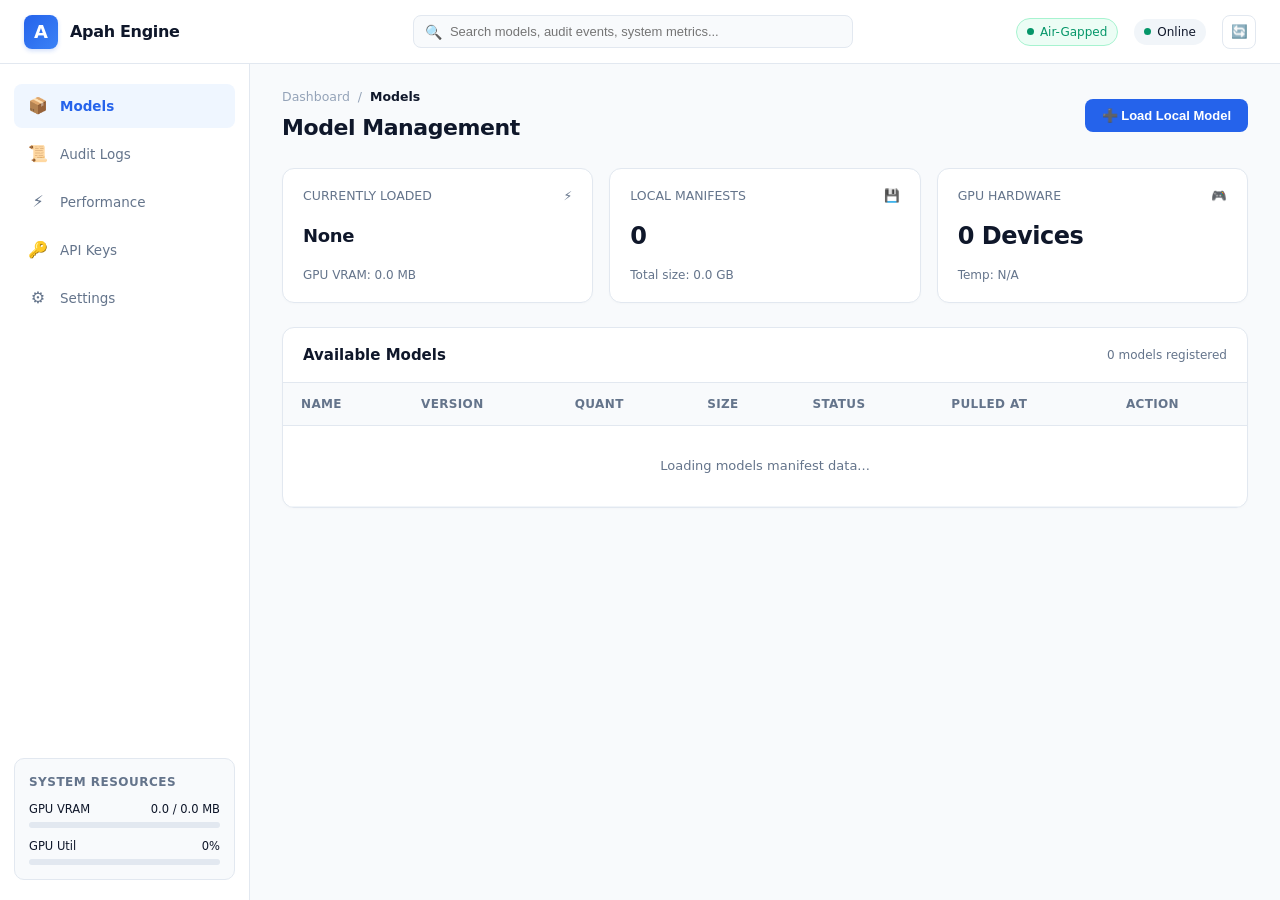
==== apah/dashboard/frontend/index.html @ fa2d56eb "Fix pystray import handling for WSL/headless environments" ====
<!DOCTYPE html>
<html lang="en">
<head>
  <meta charset="UTF-8">
  <meta name="viewport" content="width=device-width, initial-scale=1.0">
  <title>Apah LLM Engine — Local Control Dashboard</title>
  <link rel="stylesheet" href="styles.css">
  <script src="app.js" defer></script>
</head>
<body>

  <div class="app-container">

    <!-- Top Navigation Header -->
    <header class="top-header">
      <div class="brand">
        <div class="brand-icon">A</div>
        <div class="brand-name">Apah Engine</div>
      </div>

      <div class="search-bar">
        <span class="search-icon">🔍</span>
        <input type="text" id="global-search" placeholder="Search models, audit events, system metrics...">
      </div>

      <div class="header-right">
        <div class="status-pill airgap" id="airgap-badge">
          <span class="status-dot"></span>
          <span>Air-Gapped</span>
        </div>
        <div class="status-pill" style="background-color: var(--bg-hover); color: var(--text-main);" id="server-status">
          <span class="status-dot" style="background-color: var(--success-fg);"></span>
          <span>Online</span>
        </div>
        <button class="icon-btn" id="btn-refresh-all" title="Refresh Telemetry">🔄</button>
      </div>
    </header>

    <!-- Sidebar Navigation -->
    <aside class="sidebar">
      <nav class="nav-group">
        <a class="nav-item active" data-view="models">
          <span class="nav-icon">📦</span>
          <span>Models</span>
        </a>
        <a class="nav-item" data-view="logs">
          <span class="nav-icon">📜</span>
          <span>Audit Logs</span>
        </a>
        <a class="nav-item" data-view="performance">
          <span class="nav-icon">⚡</span>
          <span>Performance</span>
        </a>
        <a class="nav-item" data-view="apikeys">
          <span class="nav-icon">🔑</span>
          <span>API Keys</span>
        </a>
        <a class="nav-item" data-view="settings">
          <span class="nav-icon">⚙️</span>
          <span>Settings</span>
        </a>
      </nav>

      <!-- Sidebar Pinned Resource Widget -->
      <div class="resource-widget">
        <div class="widget-title">System Resources</div>
        <div class="progress-group">
          <div class="progress-label">
            <span>GPU VRAM</span>
            <span id="widget-vram-text">0.0 / 0.0 MB</span>
          </div>
          <div class="progress-bar-bg">
            <div class="progress-bar-fill" id="widget-vram-bar" style="width: 0%;"></div>
          </div>
        </div>
        <div class="progress-group">
          <div class="progress-label">
            <span>GPU Util</span>
            <span id="widget-gpu-util">0%</span>
          </div>
          <div class="progress-bar-bg">
            <div class="progress-bar-fill" id="widget-gpu-bar" style="width: 0%; background-color: var(--success-fg);"></div>
          </div>
        </div>
      </div>
    </aside>

    <!-- Main Content Workspace -->
    <main class="main-content">

      <!-- View 1: Models View (Default) -->
      <section id="view-models" class="view-section active">
        <div class="page-header">
          <div>
            <div class="breadcrumb">
              <span>Dashboard</span>
              <span>/</span>
              <span class="current">Models</span>
            </div>
            <h1 class="page-title">Model Management</h1>
          </div>
          <button class="btn btn-primary" id="btn-open-load-modal">➕ Load Local Model</button>
        </div>

        <!-- Quick Access Summary Cards -->
        <div class="cards-grid">
          <div class="card">
            <div class="card-header-small">
              <span>CURRENTLY LOADED</span>
              <span>⚡</span>
            </div>
            <div class="card-value" id="card-active-model-name" style="font-size: 18px;">None</div>
            <div class="card-subtext" id="card-active-model-sub">GPU VRAM: 0.0 MB</div>
          </div>

          <div class="card">
            <div class="card-header-small">
              <span>LOCAL MANIFESTS</span>
              <span>💾</span>
            </div>
            <div class="card-value" id="card-total-models-count">0</div>
            <div class="card-subtext" id="card-total-size-text">Total size: 0.0 GB</div>
          </div>

          <div class="card">
            <div class="card-header-small">
              <span>GPU HARDWARE</span>
              <span>🎮</span>
            </div>
            <div class="card-value" id="card-gpu-count-text">0 Devices</div>
            <div class="card-subtext" id="card-gpu-temp-text">Temp: N/A</div>
          </div>
        </div>

        <!-- Data Table Card -->
        <div class="table-card">
          <div class="table-header-bar">
            <div class="table-title">Available Models</div>
            <span style="color: var(--text-muted); font-size: 12px;" id="models-table-count">0 models registered</span>
          </div>
          <table class="data-table" id="models-table">
            <thead>
              <tr>
                <th>Name</th>
                <th>Version</th>
                <th>Quant</th>
                <th>Size</th>
                <th>Status</th>
                <th>Pulled At</th>
                <th>Action</th>
              </tr>
            </thead>
            <tbody id="models-tbody">
              <tr>
                <td colspan="7" style="text-align: center; color: var(--text-muted); padding: 30px;">
                  Loading models manifest data...
                </td>
              </tr>
            </tbody>
          </table>
        </div>
      </section>

      <!-- View 2: Audit Logs View -->
      <section id="view-logs" class="view-section">
        <div class="page-header">
          <div>
            <div class="breadcrumb">
              <span>Dashboard</span>
              <span>/</span>
              <span class="current">Audit Logs</span>
            </div>
            <h1 class="page-title">Live Audit Event Log</h1>
          </div>
          <div style="display: flex; gap: 10px;">
            <select id="log-type-filter" class="search-bar" style="padding: 8px 12px; width: 160px;">
              <option value="all">All Events</option>
              <option value="model_load">Model Load</option>
              <option value="model_unload">Model Unload</option>
              <option value="request_received">Request Received</option>
              <option value="request_completed">Request Completed</option>
              <option value="airgap_violation">Airgap Violation</option>
              <option value="auth_failure">Integrity/Auth Error</option>
            </select>
          </div>
        </div>

        <div class="table-card">
          <div class="table-header-bar">
            <div class="table-title">Live Stream (SHA256 Hash Chained)</div>
            <span class="badge badge-success" id="log-ws-status">Connected</span>
          </div>
          <div class="log-terminal" id="log-terminal-container">
            <div class="log-line" style="color: var(--text-sub);">[System] Initializing WebSocket live audit stream...</div>
          </div>
        </div>
      </section>

      <!-- View 3: Performance View -->
      <section id="view-performance" class="view-section">
        <div class="page-header">
          <div>
            <div class="breadcrumb">
              <span>Dashboard</span>
              <span>/</span>
              <span class="current">Performance</span>
            </div>
            <h1 class="page-title">GPU & Scheduler Telemetry</h1>
          </div>
        </div>

        <!-- GPU Devices Grid -->
        <div class="cards-grid" id="gpu-cards-container">
          <div class="card">
            <div class="card-header-small">GPU Telemetry</div>
            <div class="card-subtext">Searching for active NVIDIA GPU devices...</div>
          </div>
        </div>

        <!-- Continuous Batching Scheduler Telemetry -->
        <div class="table-card" style="padding: 20px;">
          <h3 style="font-size: 16px; margin-bottom: 16px;">Continuous Batching Scheduler Metrics</h3>
          <div class="cards-grid">
            <div class="card" style="background-color: var(--bg-app);">
              <div class="card-header-small">ACTIVE BATCH SIZE</div>
              <div class="card-value" id="perf-active-batch">0</div>
              <div class="card-subtext">Sequences in parallel decode</div>
            </div>
            <div class="card" style="background-color: var(--bg-app);">
              <div class="card-header-small">WAITING QUEUE</div>
              <div class="card-value" id="perf-waiting-queue">0</div>
              <div class="card-subtext">Sequences pending prefill</div>
            </div>
            <div class="card" style="background-color: var(--bg-app);">
              <div class="card-header-small">AGGREGATE THROUGHPUT</div>
              <div class="card-value" id="perf-throughput">0.0 tok/s</div>
              <div class="card-subtext">Total generation token rate</div>
            </div>
          </div>
        </div>
      </section>

      <!-- View 4: API Keys View (Phase 13 Shell) -->
      <section id="view-apikeys" class="view-section">
        <div class="page-header">
          <div>
            <div class="breadcrumb">
              <span>Dashboard</span>
              <span>/</span>
              <span class="current">API Keys</span>
            </div>
            <h1 class="page-title">API Key Authentication</h1>
          </div>
          <button class="btn btn-primary" id="btn-add-key" disabled title="Coming in Phase 13">➕ Add Key</button>
        </div>

        <div class="table-card" style="padding: 30px; text-align: center;">
          <div style="font-size: 40px; margin-bottom: 10px;">🔑</div>
          <h3 style="font-size: 18px; margin-bottom: 8px;">API Key Management</h3>
          <p style="color: var(--text-muted); max-width: 480px; margin: 0 auto 20px;">
            API key access control and role-based authentication will be implemented in the next update (Phase 13).
          </p>
          <div class="badge badge-warning" style="font-size: 13px; padding: 6px 14px;">Placeholder Shell — Phase 13 Update</div>
        </div>
      </section>

      <!-- View 5: Settings View -->
      <section id="view-settings" class="view-section">
        <div class="page-header">
          <div>
            <div class="breadcrumb">
              <span>Dashboard</span>
              <span>/</span>
              <span class="current">Settings</span>
            </div>
            <h1 class="page-title">System Settings & Security</h1>
          </div>
        </div>

        <div class="table-card" style="padding: 24px; display: flex; flex-direction: column; gap: 16px;">
          <div class="detail-row">
            <span class="detail-label">Runtime Engine</span>
            <span class="detail-val">Apah Sovereign LLM Runtime v0.5.0</span>
          </div>
          <div class="detail-row">
            <span class="detail-label">Airgap Network Isolation</span>
            <span class="detail-val" id="setting-airgap-mode">ENABLED (Process-level socket interception)</span>
          </div>
          <div class="detail-row">
            <span class="detail-label">Idle Auto-Unload Timeout</span>
            <span class="detail-val" id="setting-idle-timeout">300 seconds</span>
          </div>
          <div class="detail-row">
            <span class="detail-label">Local Server Host</span>
            <span class="detail-val">http://localhost:11500</span>
          </div>
          <div class="detail-row">
            <span class="detail-label">Model Storage Path</span>
            <span class="detail-val">~/.apah/models/</span>
          </div>
          <div class="detail-row">
            <span class="detail-label">Audit Log Storage</span>
            <span class="detail-val">~/.apah/audit_logs/ (SHA256 Hash Chain)</span>
          </div>
        </div>
      </section>

    </main>

    <!-- Collapsible Right-Side Detail Panel -->
    <aside class="detail-panel" id="detail-panel">
      <div class="panel-header">
        <div class="panel-title-group">
          <h3 id="panel-model-name">Model Details</h3>
          <span class="badge badge-neutral" id="panel-model-status" style="margin-top: 4px;">Unloaded</span>
        </div>
        <button class="panel-close-btn" id="btn-close-panel">×</button>
      </div>

      <div class="panel-tabs">
        <div class="panel-tab active" data-ptab="overview">Overview</div>
        <div class="panel-tab" data-ptab="activity">Activity</div>
        <div class="panel-tab" data-ptab="manifest">Manifest</div>
      </div>

      <div class="panel-body" id="panel-body-overview">
        <div class="detail-row">
          <span class="detail-label">Version</span>
          <span class="detail-val" id="panel-val-version">-</span>
        </div>
        <div class="detail-row">
          <span class="detail-label">Quantization</span>
          <span class="detail-val" id="panel-val-quant">-</span>
        </div>
        <div class="detail-row">
          <span class="detail-label">Size</span>
          <span class="detail-val" id="panel-val-size">-</span>
        </div>
        <div class="detail-row">
          <span class="detail-label">Architecture</span>
          <span class="detail-val" id="panel-val-arch">-</span>
        </div>
        <div class="detail-row">
          <span class="detail-label">Pulled At</span>
          <span class="detail-val" id="panel-val-pulled">-</span>
        </div>
        <div class="detail-row">
          <span class="detail-label">SHA256 Checksum</span>
          <span class="detail-val" id="panel-val-checksum" style="font-family: var(--font-mono); font-size: 11px;">-</span>
        </div>
      </div>

      <div class="panel-body" id="panel-body-activity" style="display: none;">
        <div class="activity-feed" id="panel-activity-feed">
          <div style="color: var(--text-muted); font-size: 12px;">No recent request activity logged for this model.</div>
        </div>
      </div>

      <div class="panel-body" id="panel-body-manifest" style="display: none;">
        <pre id="panel-manifest-json" style="font-family: var(--font-mono); font-size: 11px; white-space: pre-wrap; word-break: break-all; background: var(--bg-app); padding: 10px; border-radius: 6px; border: 1px solid var(--border-color);"></pre>
      </div>

      <div class="panel-footer">
        <button class="btn btn-primary" id="btn-panel-action-load" style="flex: 1;">Load Model</button>
        <button class="btn btn-secondary" id="btn-panel-copy-name">Copy Name</button>
      </div>
    </aside>

  </div>

</body>
</html>
---- apah/dashboard/frontend/styles.css ----
/* Apah Control Dashboard Stylesheet — Minecloud Light-Mode Aesthetic */

:root {
  --bg-app: #f8fafc;
  --bg-sidebar: #ffffff;
  --bg-card: #ffffff;
  --bg-header: #ffffff;
  --bg-hover: #f1f5f9;
  --bg-active: #eff6ff;

  --border-color: #e2e8f0;
  --border-light: #f1f5f9;

  --primary: #2563eb;
  --primary-hover: #1d4ed8;
  --primary-light: #dbeafe;

  --text-main: #0f172a;
  --text-muted: #64748b;
  --text-sub: #94a3b8;

  --success-fg: #059669;
  --success-bg: #ecfdf5;
  --success-border: #a7f3d0;

  --warning-fg: #d97706;
  --warning-bg: #fffbeb;
  --warning-border: #fde68a;

  --danger-fg: #dc2626;
  --danger-bg: #fef2f2;
  --danger-border: #fca5a5;

  --info-fg: #2563eb;
  --info-bg: #eff6ff;
  --info-border: #bfdbfe;

  --font-sans: system-ui, -apple-system, BlinkMacSystemFont, "Segoe UI", Roboto, Helvetica, Arial, sans-serif;
  --font-mono: ui-monospace, "SFMono-Regular", Menlo, Consolas, "Liberation Mono", monospace;

  --sidebar-width: 250px;
  --header-height: 64px;
}

* {
  box-sizing: border-box;
  margin: 0;
  padding: 0;
}

body {
  font-family: var(--font-sans);
  background-color: var(--bg-app);
  color: var(--text-main);
  line-height: 1.5;
  font-size: 14px;
  height: 100vh;
  overflow: hidden;
}

/* Layout Grid */
.app-container {
  display: grid;
  grid-template-columns: var(--sidebar-width) 1fr;
  grid-template-rows: var(--header-height) 1fr;
  height: 100vh;
  width: 100vw;
}

/* Top Header */
.top-header {
  grid-column: 1 / -1;
  background-color: var(--bg-header);
  border-bottom: 1px solid var(--border-color);
  display: flex;
  align-items: center;
  justify-content: space-between;
  padding: 0 24px;
  z-index: 10;
}

.brand {
  display: flex;
  align-items: center;
  gap: 12px;
  width: calc(var(--sidebar-width) - 24px);
}

.brand-icon {
  width: 34px;
  height: 34px;
  background: linear-gradient(135deg, #2563eb, #3b82f6);
  color: #ffffff;
  border-radius: 8px;
  display: flex;
  align-items: center;
  justify-content: center;
  font-weight: 800;
  font-size: 18px;
  box-shadow: 0 2px 4px rgba(37, 99, 235, 0.2);
}

.brand-name {
  font-size: 16px;
  font-weight: 700;
  color: var(--text-main);
  letter-spacing: -0.02em;
}

.search-bar {
  flex: 1;
  max-width: 440px;
  position: relative;
}

.search-bar input {
  width: 100%;
  padding: 8px 14px 8px 36px;
  border-radius: 8px;
  border: 1px solid var(--border-color);
  background-color: var(--bg-app);
  font-size: 13px;
  color: var(--text-main);
  outline: none;
  transition: all 0.15s ease;
}

.search-bar input:focus {
  border-color: var(--primary);
  background-color: #ffffff;
  box-shadow: 0 0 0 3px rgba(37, 99, 235, 0.1);
}

.search-icon {
  position: absolute;
  left: 12px;
  top: 50%;
  transform: translateY(-50%);
  color: var(--text-sub);
  font-size: 14px;
}

.header-right {
  display: flex;
  align-items: center;
  gap: 16px;
}

.status-pill {
  display: inline-flex;
  align-items: center;
  gap: 6px;
  padding: 4px 10px;
  border-radius: 9999px;
  font-size: 12px;
  font-weight: 500;
}

.status-pill.airgap {
  background-color: var(--success-bg);
  color: var(--success-fg);
  border: 1px solid var(--success-border);
}

.status-dot {
  width: 7px;
  height: 7px;
  border-radius: 50%;
  background-color: currentColor;
}

.icon-btn {
  background: none;
  border: 1px solid var(--border-color);
  border-radius: 8px;
  width: 34px;
  height: 34px;
  display: flex;
  align-items: center;
  justify-content: center;
  color: var(--text-muted);
  cursor: pointer;
  transition: all 0.15s ease;
}

.icon-btn:hover {
  background-color: var(--bg-hover);
  color: var(--text-main);
}

/* Sidebar */
.sidebar {
  background-color: var(--bg-sidebar);
  border-right: 1px solid var(--border-color);
  display: flex;
  flex-direction: column;
  justify-content: space-between;
  padding: 20px 14px;
  height: calc(100vh - var(--header-height));
  overflow-y: auto;
}

.nav-group {
  display: flex;
  flex-direction: column;
  gap: 4px;
}

.nav-item {
  display: flex;
  align-items: center;
  gap: 12px;
  padding: 10px 14px;
  border-radius: 8px;
  color: var(--text-muted);
  text-decoration: none;
  font-weight: 500;
  font-size: 13.5px;
  cursor: pointer;
  transition: all 0.15s ease;
}

.nav-item:hover {
  background-color: var(--bg-hover);
  color: var(--text-main);
}

.nav-item.active {
  background-color: var(--bg-active);
  color: var(--primary);
  font-weight: 600;
}

.nav-icon {
  font-size: 16px;
  width: 20px;
  text-align: center;
}

/* Sidebar Resource Widget */
.resource-widget {
  background-color: var(--bg-app);
  border: 1px solid var(--border-color);
  border-radius: 10px;
  padding: 14px;
  display: flex;
  flex-direction: column;
  gap: 10px;
}

.widget-title {
  font-size: 12px;
  font-weight: 600;
  color: var(--text-muted);
  text-transform: uppercase;
  letter-spacing: 0.04em;
}

.progress-group {
  display: flex;
  flex-direction: column;
  gap: 4px;
}

.progress-label {
  display: flex;
  justify-content: space-between;
  font-size: 11.5px;
  color: var(--text-main);
  font-weight: 500;
}

.progress-bar-bg {
  height: 6px;
  background-color: var(--border-color);
  border-radius: 9999px;
  overflow: hidden;
}

.progress-bar-fill {
  height: 100%;
  background-color: var(--primary);
  border-radius: 9999px;
  width: 0%;
  transition: width 0.3s ease;
}

/* Main Content Workspace */
.main-content {
  position: relative;
  overflow-y: auto;
  padding: 24px 32px;
  background-color: var(--bg-app);
}

.view-section {
  display: none;
  flex-direction: column;
  gap: 24px;
}

.view-section.active {
  display: flex;
}

/* Page Header & Breadcrumb */
.page-header {
  display: flex;
  align-items: center;
  justify-content: space-between;
}

.breadcrumb {
  display: flex;
  align-items: center;
  gap: 8px;
  font-size: 12.5px;
  color: var(--text-sub);
  margin-bottom: 4px;
}

.breadcrumb span.current {
  color: var(--text-main);
  font-weight: 600;
}

.page-title {
  font-size: 22px;
  font-weight: 700;
  color: var(--text-main);
  letter-spacing: -0.02em;
}

.btn {
  display: inline-flex;
  align-items: center;
  gap: 8px;
  padding: 8px 16px;
  border-radius: 8px;
  font-size: 13px;
  font-weight: 600;
  cursor: pointer;
  border: 1px solid transparent;
  transition: all 0.15s ease;
}

.btn-primary {
  background-color: var(--primary);
  color: #ffffff;
}

.btn-primary:hover {
  background-color: var(--primary-hover);
}

.btn-secondary {
  background-color: #ffffff;
  border-color: var(--border-color);
  color: var(--text-main);
}

.btn-secondary:hover {
  background-color: var(--bg-hover);
}

.btn-danger {
  background-color: var(--danger-bg);
  color: var(--danger-fg);
  border-color: var(--danger-border);
}

.btn-danger:hover {
  background-color: #fee2e2;
}

.btn:disabled {
  opacity: 0.5;
  cursor: not-allowed;
}

/* Card Grid (Quick Access Summary Cards) */
.cards-grid {
  display: grid;
  grid-template-columns: repeat(auto-fit, minmax(240px, 1fr));
  gap: 16px;
}

.card {
  background-color: var(--bg-card);
  border: 1px solid var(--border-color);
  border-radius: 12px;
  padding: 18px 20px;
  display: flex;
  flex-direction: column;
  justify-content: space-between;
  gap: 12px;
  box-shadow: 0 1px 3px rgba(0, 0, 0, 0.02);
}

.card-header-small {
  display: flex;
  align-items: center;
  justify-content: space-between;
  color: var(--text-muted);
  font-size: 12.5px;
  font-weight: 500;
}

.card-value {
  font-size: 24px;
  font-weight: 700;
  color: var(--text-main);
  letter-spacing: -0.02em;
}

.card-subtext {
  font-size: 12px;
  color: var(--text-muted);
}

/* Data Table Container */
.table-card {
  background-color: var(--bg-card);
  border: 1px solid var(--border-color);
  border-radius: 12px;
  overflow: hidden;
  box-shadow: 0 1px 3px rgba(0, 0, 0, 0.02);
}

.table-header-bar {
  display: flex;
  align-items: center;
  justify-content: space-between;
  padding: 16px 20px;
  border-bottom: 1px solid var(--border-color);
}

.table-title {
  font-size: 15px;
  font-weight: 700;
  color: var(--text-main);
}

table.data-table {
  width: 100%;
  border-collapse: collapse;
  text-align: left;
  font-size: 13px;
}

table.data-table th {
  background-color: var(--bg-app);
  color: var(--text-muted);
  font-weight: 600;
  padding: 12px 18px;
  border-bottom: 1px solid var(--border-color);
  font-size: 12px;
  text-transform: uppercase;
  letter-spacing: 0.03em;
  user-select: none;
}

table.data-table td {
  padding: 14px 18px;
  border-bottom: 1px solid var(--border-light);
  color: var(--text-main);
  vertical-align: middle;
}

table.data-table tbody tr {
  cursor: pointer;
  transition: background-color 0.12s ease;
}

table.data-table tbody tr:hover {
  background-color: var(--bg-hover);
}

table.data-table tbody tr.selected {
  background-color: var(--bg-active);
}

/* Status Badges */
.badge {
  display: inline-flex;
  align-items: center;
  gap: 5px;
  padding: 3px 9px;
  border-radius: 9999px;
  font-size: 11.5px;
  font-weight: 600;
  text-transform: uppercase;
  letter-spacing: 0.02em;
}

.badge-success { background-color: var(--success-bg); color: var(--success-fg); border: 1px solid var(--success-border); }
.badge-warning { background-color: var(--warning-bg); color: var(--warning-fg); border: 1px solid var(--warning-border); }
.badge-danger { background-color: var(--danger-bg); color: var(--danger-fg); border: 1px solid var(--danger-border); }
.badge-info { background-color: var(--info-bg); color: var(--info-fg); border: 1px solid var(--info-border); }
.badge-neutral { background-color: var(--bg-hover); color: var(--text-muted); border: 1px solid var(--border-color); }

/* Right-Side Slide-In Detail Panel */
.detail-panel {
  position: fixed;
  top: var(--header-height);
  right: -420px;
  width: 400px;
  height: calc(100vh - var(--header-height));
  background-color: #ffffff;
  border-left: 1px solid var(--border-color);
  box-shadow: -4px 0 20px rgba(0, 0, 0, 0.06);
  z-index: 20;
  transition: right 0.25s cubic-bezier(0.16, 1, 0.3, 1);
  display: flex;
  flex-direction: column;
}

.detail-panel.open {
  right: 0;
}

.panel-header {
  padding: 20px;
  border-bottom: 1px solid var(--border-color);
  display: flex;
  align-items: flex-start;
  justify-content: space-between;
}

.panel-title-group h3 {
  font-size: 17px;
  font-weight: 700;
  color: var(--text-main);
  word-break: break-all;
}

.panel-close-btn {
  background: none;
  border: none;
  font-size: 20px;
  color: var(--text-muted);
  cursor: pointer;
  padding: 4px;
}

.panel-tabs {
  display: flex;
  border-bottom: 1px solid var(--border-color);
  padding: 0 20px;
  background-color: var(--bg-app);
}

.panel-tab {
  padding: 10px 14px;
  font-size: 12.5px;
  font-weight: 600;
  color: var(--text-muted);
  border-bottom: 2px solid transparent;
  cursor: pointer;
}

.panel-tab.active {
  color: var(--primary);
  border-bottom-color: var(--primary);
}

.panel-body {
  flex: 1;
  overflow-y: auto;
  padding: 20px;
  display: flex;
  flex-direction: column;
  gap: 16px;
}

.panel-footer {
  padding: 16px 20px;
  border-top: 1px solid var(--border-color);
  background-color: var(--bg-app);
  display: flex;
  gap: 10px;
}

.detail-row {
  display: flex;
  justify-content: space-between;
  font-size: 13px;
  padding: 8px 0;
  border-bottom: 1px dashed var(--border-color);
}

.detail-label {
  color: var(--text-muted);
}

.detail-val {
  font-weight: 600;
  color: var(--text-main);
  word-break: break-all;
}

/* Activity feed list inside panel */
.activity-feed {
  display: flex;
  flex-direction: column;
  gap: 12px;
}

.feed-item {
  font-size: 12px;
  padding: 10px;
  background-color: var(--bg-app);
  border-radius: 6px;
  border: 1px solid var(--border-color);
}

.feed-item-header {
  display: flex;
  justify-content: space-between;
  font-weight: 600;
  margin-bottom: 4px;
}

/* Terminal Log View */
.log-terminal {
  background-color: #0f172a;
  color: #e2e8f0;
  font-family: var(--font-mono);
  font-size: 12px;
  line-height: 1.6;
  border-radius: 10px;
  padding: 16px;
  height: 480px;
  overflow-y: auto;
}

.log-line {
  white-space: pre-wrap;
  word-break: break-all;
  margin-bottom: 4px;
}

.log-ts { color: #64748b; }
.log-event { color: #38bdf8; font-weight: 600; }
.log-req { color: #f59e0b; }
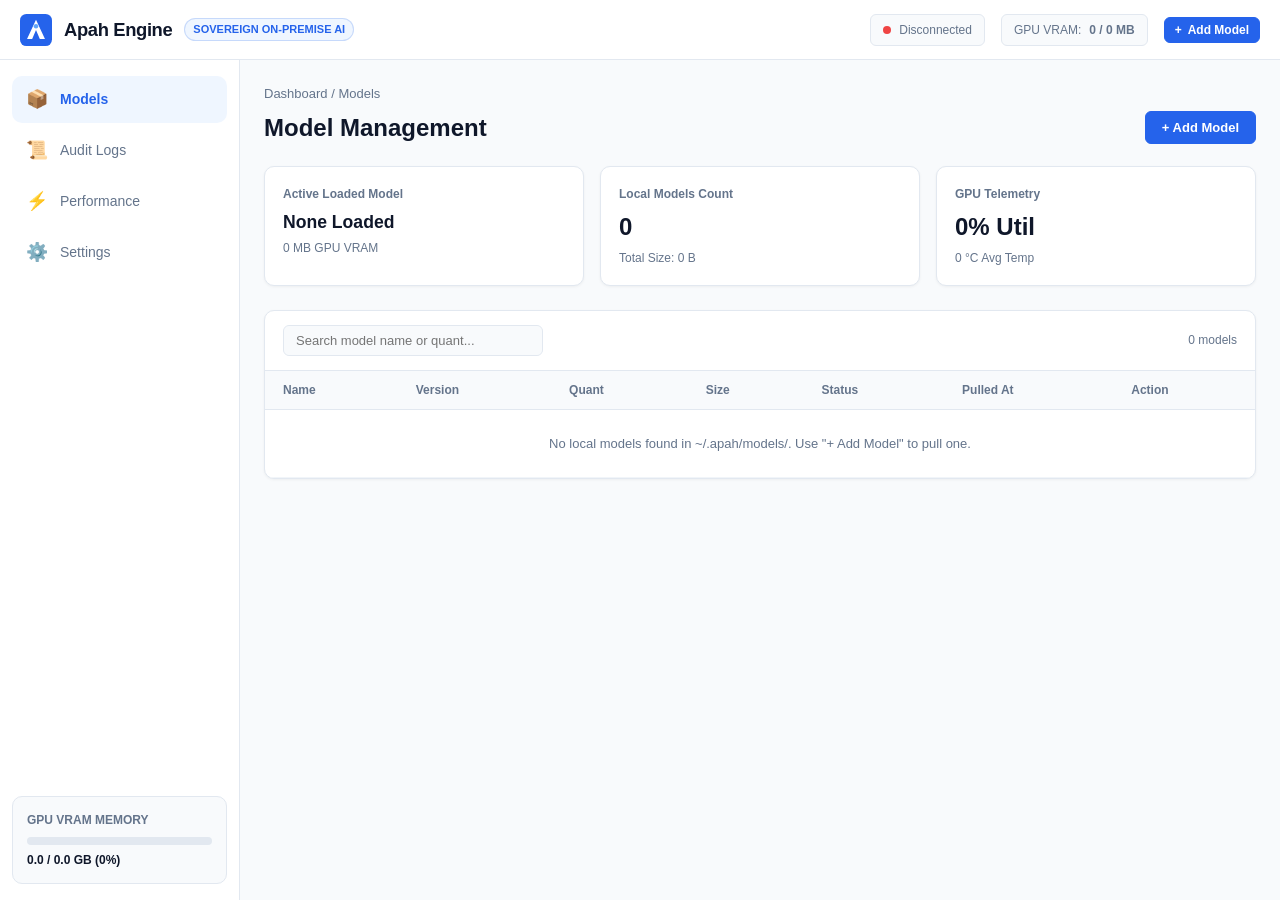
==== commit 75e685c7: "Build Phase 12: Web-based control dashboard, standalone desktop app, and OS packaging" ====
--- a/apah/dashboard/frontend/index.html
+++ b/apah/dashboard/frontend/index.html
@@ -3,142 +3,105 @@
 <head>
   <meta charset="UTF-8">
   <meta name="viewport" content="width=device-width, initial-scale=1.0">
-  <title>Apah LLM Engine — Local Control Dashboard</title>
+  <title>Apah — Sovereign AI Workbench Dashboard</title>
   <link rel="stylesheet" href="styles.css">
   <script src="app.js" defer></script>
 </head>
 <body>
 
+  <!-- Top Bar -->
+  <header class="topbar">
+    <div class="brand">
+      <img src="assets/apah-logo.svg" alt="Apah Logo">
+      <span class="brand-name">Apah Engine</span>
+      <span class="badge-tag">Sovereign On-Premise AI</span>
+    </div>
+    <div class="topbar-right">
+      <div class="topbar-stat">
+        <span class="status-dot" id="serverStatusDot"></span>
+        <span id="serverStatusText">Connecting...</span>
+      </div>
+      <div class="topbar-stat">
+        <span>GPU VRAM:</span>
+        <strong id="topbarVramText">0 / 0 MB</strong>
+      </div>
+      <button class="btn btn-primary btn-sm" id="btnOpenAddModel">
+        <span>+</span> Add Model
+      </button>
+    </div>
+  </header>
+
+  <!-- App Layout -->
   <div class="app-container">
 
-    <!-- Top Navigation Header -->
-    <header class="top-header">
-      <div class="brand">
-        <div class="brand-icon">A</div>
-        <div class="brand-name">Apah Engine</div>
-      </div>
-
-      <div class="search-bar">
-        <span class="search-icon">🔍</span>
-        <input type="text" id="global-search" placeholder="Search models, audit events, system metrics...">
-      </div>
-
-      <div class="header-right">
-        <div class="status-pill airgap" id="airgap-badge">
-          <span class="status-dot"></span>
-          <span>Air-Gapped</span>
-        </div>
-        <div class="status-pill" style="background-color: var(--bg-hover); color: var(--text-main);" id="server-status">
-          <span class="status-dot" style="background-color: var(--success-fg);"></span>
-          <span>Online</span>
-        </div>
-        <button class="icon-btn" id="btn-refresh-all" title="Refresh Telemetry">🔄</button>
-      </div>
-    </header>
-
-    <!-- Sidebar Navigation -->
+    <!-- Left Sidebar -->
     <aside class="sidebar">
-      <nav class="nav-group">
-        <a class="nav-item active" data-view="models">
+      <ul class="nav-list">
+        <li class="nav-item active" data-view="models">
           <span class="nav-icon">📦</span>
           <span>Models</span>
-        </a>
-        <a class="nav-item" data-view="logs">
+        </li>
+        <li class="nav-item" data-view="logs">
           <span class="nav-icon">📜</span>
           <span>Audit Logs</span>
-        </a>
-        <a class="nav-item" data-view="performance">
+        </li>
+        <li class="nav-item" data-view="performance">
           <span class="nav-icon">⚡</span>
           <span>Performance</span>
-        </a>
-        <a class="nav-item" data-view="apikeys">
-          <span class="nav-icon">🔑</span>
-          <span>API Keys</span>
-        </a>
-        <a class="nav-item" data-view="settings">
+        </li>
+        <li class="nav-item" data-view="settings">
           <span class="nav-icon">⚙️</span>
           <span>Settings</span>
-        </a>
-      </nav>
-
-      <!-- Sidebar Pinned Resource Widget -->
-      <div class="resource-widget">
-        <div class="widget-title">System Resources</div>
-        <div class="progress-group">
-          <div class="progress-label">
-            <span>GPU VRAM</span>
-            <span id="widget-vram-text">0.0 / 0.0 MB</span>
-          </div>
-          <div class="progress-bar-bg">
-            <div class="progress-bar-fill" id="widget-vram-bar" style="width: 0%;"></div>
-          </div>
-        </div>
-        <div class="progress-group">
-          <div class="progress-label">
-            <span>GPU Util</span>
-            <span id="widget-gpu-util">0%</span>
-          </div>
-          <div class="progress-bar-bg">
-            <div class="progress-bar-fill" id="widget-gpu-bar" style="width: 0%; background-color: var(--success-fg);"></div>
-          </div>
-        </div>
+        </li>
+      </ul>
+
+      <!-- Pinned Bottom Widget -->
+      <div class="sidebar-widget">
+        <div class="widget-title">GPU VRAM Memory</div>
+        <div class="progress-bar">
+          <div class="progress-fill" id="sidebarVramBar"></div>
+        </div>
+        <div class="widget-value" id="sidebarVramVal">0.0 / 0.0 GB (0%)</div>
       </div>
     </aside>
 
-    <!-- Main Content Workspace -->
+    <!-- Main Workspace -->
     <main class="main-content">
 
-      <!-- View 1: Models View (Default) -->
-      <section id="view-models" class="view-section active">
+      <!-- View 1: Models -->
+      <section id="view-models" class="view-section">
+        <div class="breadcrumb">Dashboard / Models</div>
         <div class="page-header">
-          <div>
-            <div class="breadcrumb">
-              <span>Dashboard</span>
-              <span>/</span>
-              <span class="current">Models</span>
-            </div>
-            <h1 class="page-title">Model Management</h1>
-          </div>
-          <button class="btn btn-primary" id="btn-open-load-modal">➕ Load Local Model</button>
-        </div>
-
-        <!-- Quick Access Summary Cards -->
+          <h1 class="page-title">Model Management</h1>
+          <button class="btn btn-primary" id="btnOpenAddModel2">+ Add Model</button>
+        </div>
+
+        <!-- Summary Cards Grid -->
         <div class="cards-grid">
           <div class="card">
-            <div class="card-header-small">
-              <span>CURRENTLY LOADED</span>
-              <span>⚡</span>
-            </div>
-            <div class="card-value" id="card-active-model-name" style="font-size: 18px;">None</div>
-            <div class="card-subtext" id="card-active-model-sub">GPU VRAM: 0.0 MB</div>
-          </div>
-
-          <div class="card">
-            <div class="card-header-small">
-              <span>LOCAL MANIFESTS</span>
-              <span>💾</span>
-            </div>
-            <div class="card-value" id="card-total-models-count">0</div>
-            <div class="card-subtext" id="card-total-size-text">Total size: 0.0 GB</div>
-          </div>
-
-          <div class="card">
-            <div class="card-header-small">
-              <span>GPU HARDWARE</span>
-              <span>🎮</span>
-            </div>
-            <div class="card-value" id="card-gpu-count-text">0 Devices</div>
-            <div class="card-subtext" id="card-gpu-temp-text">Temp: N/A</div>
-          </div>
-        </div>
-
-        <!-- Data Table Card -->
+            <div class="card-label">Active Loaded Model</div>
+            <div class="card-value" id="activeModelVal" style="font-size: 1.1rem; word-break: break-all;">None</div>
+            <div class="card-sub" id="activeModelSub">0 MB GPU VRAM</div>
+          </div>
+          <div class="card">
+            <div class="card-label">Local Models Count</div>
+            <div class="card-value" id="totalModelsVal">0</div>
+            <div class="card-sub" id="totalSizeSub">Total Size: 0 GB</div>
+          </div>
+          <div class="card">
+            <div class="card-label">GPU Telemetry</div>
+            <div class="card-value" id="gpuTelemetryVal">0% Util</div>
+            <div class="card-sub" id="gpuTempSub">0 °C Avg Temp</div>
+          </div>
+        </div>
+
+        <!-- Models Data Table Card -->
         <div class="table-card">
-          <div class="table-header-bar">
-            <div class="table-title">Available Models</div>
-            <span style="color: var(--text-muted); font-size: 12px;" id="models-table-count">0 models registered</span>
-          </div>
-          <table class="data-table" id="models-table">
+          <div class="toolbar">
+            <input type="text" class="search-input" id="searchModels" placeholder="Search model name or quant..." style="width: 260px;">
+            <div style="font-size: 12px; color: var(--text-muted);" id="modelsTableCount">0 models</div>
+          </div>
+          <table class="data-table" id="modelsTable">
             <thead>
               <tr>
                 <th>Name</th>
@@ -150,222 +113,223 @@
                 <th>Action</th>
               </tr>
             </thead>
-            <tbody id="models-tbody">
+            <tbody id="modelsTableBody">
               <tr>
-                <td colspan="7" style="text-align: center; color: var(--text-muted); padding: 30px;">
-                  Loading models manifest data...
-                </td>
+                <td colspan="7" style="text-align: center; color: var(--text-muted); padding: 24px;">Loading local models...</td>
               </tr>
             </tbody>
           </table>
         </div>
       </section>
 
-      <!-- View 2: Audit Logs View -->
-      <section id="view-logs" class="view-section">
+      <!-- View 2: Logs -->
+      <section id="view-logs" class="view-section" style="display: none;">
+        <div class="breadcrumb">Dashboard / Audit Logs</div>
         <div class="page-header">
-          <div>
-            <div class="breadcrumb">
-              <span>Dashboard</span>
-              <span>/</span>
-              <span class="current">Audit Logs</span>
-            </div>
-            <h1 class="page-title">Live Audit Event Log</h1>
-          </div>
-          <div style="display: flex; gap: 10px;">
-            <select id="log-type-filter" class="search-bar" style="padding: 8px 12px; width: 160px;">
-              <option value="all">All Events</option>
-              <option value="model_load">Model Load</option>
-              <option value="model_unload">Model Unload</option>
-              <option value="request_received">Request Received</option>
-              <option value="request_completed">Request Completed</option>
-              <option value="airgap_violation">Airgap Violation</option>
-              <option value="auth_failure">Integrity/Auth Error</option>
-            </select>
-          </div>
-        </div>
-
-        <div class="table-card">
-          <div class="table-header-bar">
-            <div class="table-title">Live Stream (SHA256 Hash Chained)</div>
-            <span class="badge badge-success" id="log-ws-status">Connected</span>
-          </div>
-          <div class="log-terminal" id="log-terminal-container">
-            <div class="log-line" style="color: var(--text-sub);">[System] Initializing WebSocket live audit stream...</div>
-          </div>
+          <h1 class="page-title">Live Audit Log Stream</h1>
+          <div style="display: flex; gap: 8px;">
+            <button class="btn btn-sm" id="btnToggleLogPause">Pause Stream</button>
+            <button class="btn btn-sm" id="btnClearLogs">Clear Logs</button>
+          </div>
+        </div>
+
+        <div class="table-card" style="padding: 16px;">
+          <div class="toolbar" style="padding: 0 0 14px 0; border-bottom: 1px solid var(--border);">
+            <div style="display: flex; gap: 12px; align-items: center;">
+              <select class="select-input" id="logTypeFilter">
+                <option value="ALL">All Event Types</option>
+                <option value="model_load">model_load</option>
+                <option value="model_unload">model_unload</option>
+                <option value="request_received">request_received</option>
+                <option value="request_completed">request_completed</option>
+                <option value="airgap_violation">airgap_violation</option>
+                <option value="auth_failure">auth_failure</option>
+              </select>
+              <input type="text" class="search-input" id="logSearch" placeholder="Filter details..." style="width: 240px;">
+            </div>
+            <span class="badge badge-secondary" id="logCountBadge">0 events</span>
+          </div>
+
+          <pre class="log-viewer" id="logContainer">Connecting to /ws/logs...</pre>
         </div>
       </section>
 
-      <!-- View 3: Performance View -->
-      <section id="view-performance" class="view-section">
+      <!-- View 3: Performance -->
+      <section id="view-performance" class="view-section" style="display: none;">
+        <div class="breadcrumb">Dashboard / Performance</div>
         <div class="page-header">
-          <div>
-            <div class="breadcrumb">
-              <span>Dashboard</span>
-              <span>/</span>
-              <span class="current">Performance</span>
-            </div>
-            <h1 class="page-title">GPU & Scheduler Telemetry</h1>
-          </div>
+          <h1 class="page-title">GPU Telemetry & Throughput</h1>
         </div>
 
         <!-- GPU Devices Grid -->
-        <div class="cards-grid" id="gpu-cards-container">
-          <div class="card">
-            <div class="card-header-small">GPU Telemetry</div>
-            <div class="card-subtext">Searching for active NVIDIA GPU devices...</div>
-          </div>
-        </div>
-
-        <!-- Continuous Batching Scheduler Telemetry -->
-        <div class="table-card" style="padding: 20px;">
-          <h3 style="font-size: 16px; margin-bottom: 16px;">Continuous Batching Scheduler Metrics</h3>
-          <div class="cards-grid">
-            <div class="card" style="background-color: var(--bg-app);">
-              <div class="card-header-small">ACTIVE BATCH SIZE</div>
-              <div class="card-value" id="perf-active-batch">0</div>
-              <div class="card-subtext">Sequences in parallel decode</div>
-            </div>
-            <div class="card" style="background-color: var(--bg-app);">
-              <div class="card-header-small">WAITING QUEUE</div>
-              <div class="card-value" id="perf-waiting-queue">0</div>
-              <div class="card-subtext">Sequences pending prefill</div>
-            </div>
-            <div class="card" style="background-color: var(--bg-app);">
-              <div class="card-header-small">AGGREGATE THROUGHPUT</div>
-              <div class="card-value" id="perf-throughput">0.0 tok/s</div>
-              <div class="card-subtext">Total generation token rate</div>
-            </div>
+        <div class="cards-grid" id="gpuCardsGrid">
+          <div class="card">
+            <div class="card-label">GPU Telemetry</div>
+            <div class="card-value">Gathering metrics...</div>
+          </div>
+        </div>
+
+        <!-- Scheduler Metrics Card -->
+        <div class="cards-grid">
+          <div class="card">
+            <div class="card-label">Active Batch Size</div>
+            <div class="card-value" id="perfActiveBatch">0</div>
+          </div>
+          <div class="card">
+            <div class="card-label">Waiting Queue Length</div>
+            <div class="card-value" id="perfWaitQueue">0</div>
+          </div>
+          <div class="card">
+            <div class="card-label">Aggregate Throughput</div>
+            <div class="card-value" id="perfThroughput">0.0 tok/s</div>
+          </div>
+          <div class="card">
+            <div class="card-label">Total Tokens Generated</div>
+            <div class="card-value" id="perfTotalTokens">0</div>
           </div>
         </div>
       </section>
 
-      <!-- View 4: API Keys View (Phase 13 Shell) -->
-      <section id="view-apikeys" class="view-section">
+      <!-- View 4: Settings -->
+      <section id="view-settings" class="view-section" style="display: none;">
+        <div class="breadcrumb">Dashboard / Settings</div>
         <div class="page-header">
-          <div>
-            <div class="breadcrumb">
-              <span>Dashboard</span>
-              <span>/</span>
-              <span class="current">API Keys</span>
-            </div>
-            <h1 class="page-title">API Key Authentication</h1>
-          </div>
-          <button class="btn btn-primary" id="btn-add-key" disabled title="Coming in Phase 13">➕ Add Key</button>
-        </div>
-
-        <div class="table-card" style="padding: 30px; text-align: center;">
-          <div style="font-size: 40px; margin-bottom: 10px;">🔑</div>
-          <h3 style="font-size: 18px; margin-bottom: 8px;">API Key Management</h3>
-          <p style="color: var(--text-muted); max-width: 480px; margin: 0 auto 20px;">
-            API key access control and role-based authentication will be implemented in the next update (Phase 13).
-          </p>
-          <div class="badge badge-warning" style="font-size: 13px; padding: 6px 14px;">Placeholder Shell — Phase 13 Update</div>
+          <h1 class="page-title">Server & Security Configuration</h1>
+        </div>
+
+        <div style="display: grid; grid-template-columns: 1fr 1fr; gap: 20px;">
+          <!-- Idle Timeout Config Card -->
+          <div class="card">
+            <h3 style="font-size: 1.1rem; margin-bottom: 14px;">Idle Management</h3>
+            <div class="form-group">
+              <label class="form-label">Idle Timeout (seconds)</label>
+              <input type="number" class="form-control" id="settingIdleTimeout" value="300" min="10">
+            </div>
+            <div class="form-group" style="display: flex; align-items: center; gap: 8px;">
+              <input type="checkbox" id="settingAutoUnload" checked>
+              <label for="settingAutoUnload" class="form-label" style="margin: 0; cursor: pointer;">Enable Automatic Idle Model Unload</label>
+            </div>
+            <button class="btn btn-primary" id="btnSaveConfig">Save Configuration</button>
+            <div id="configSavedStatus" style="margin-top: 10px; font-size: 12px; color: var(--success);"></div>
+          </div>
+
+          <!-- Security Posture Card -->
+          <div class="card">
+            <h3 style="font-size: 1.1rem; margin-bottom: 14px;">Air-Gap Security Posture</h3>
+            <div class="detail-group">
+              <div class="detail-label">Air-Gap Mode</div>
+              <div class="detail-value" id="cfgAirgapStatus"><span class="badge badge-success">ENABLED</span></div>
+            </div>
+            <div class="detail-group">
+              <div class="detail-label">Audit Content Mode</div>
+              <div class="detail-value" id="cfgAuditContent">Metadata Only</div>
+            </div>
+            <div class="detail-group">
+              <div class="detail-label">Audit Log Path</div>
+              <div class="detail-value code" id="cfgAuditPath">~/.apah/audit.jsonl</div>
+            </div>
+          </div>
         </div>
       </section>
 
-      <!-- View 5: Settings View -->
-      <section id="view-settings" class="view-section">
-        <div class="page-header">
-          <div>
-            <div class="breadcrumb">
-              <span>Dashboard</span>
-              <span>/</span>
-              <span class="current">Settings</span>
-            </div>
-            <h1 class="page-title">System Settings & Security</h1>
-          </div>
-        </div>
-
-        <div class="table-card" style="padding: 24px; display: flex; flex-direction: column; gap: 16px;">
-          <div class="detail-row">
-            <span class="detail-label">Runtime Engine</span>
-            <span class="detail-val">Apah Sovereign LLM Runtime v0.5.0</span>
-          </div>
-          <div class="detail-row">
-            <span class="detail-label">Airgap Network Isolation</span>
-            <span class="detail-val" id="setting-airgap-mode">ENABLED (Process-level socket interception)</span>
-          </div>
-          <div class="detail-row">
-            <span class="detail-label">Idle Auto-Unload Timeout</span>
-            <span class="detail-val" id="setting-idle-timeout">300 seconds</span>
-          </div>
-          <div class="detail-row">
-            <span class="detail-label">Local Server Host</span>
-            <span class="detail-val">http://localhost:11500</span>
-          </div>
-          <div class="detail-row">
-            <span class="detail-label">Model Storage Path</span>
-            <span class="detail-val">~/.apah/models/</span>
-          </div>
-          <div class="detail-row">
-            <span class="detail-label">Audit Log Storage</span>
-            <span class="detail-val">~/.apah/audit_logs/ (SHA256 Hash Chain)</span>
-          </div>
-        </div>
-      </section>
-
     </main>
 
-    <!-- Collapsible Right-Side Detail Panel -->
-    <aside class="detail-panel" id="detail-panel">
+    <!-- Collapsible Right Detail Panel -->
+    <aside class="detail-panel hidden" id="detailPanel">
       <div class="panel-header">
-        <div class="panel-title-group">
-          <h3 id="panel-model-name">Model Details</h3>
-          <span class="badge badge-neutral" id="panel-model-status" style="margin-top: 4px;">Unloaded</span>
-        </div>
-        <button class="panel-close-btn" id="btn-close-panel">×</button>
-      </div>
-
+        <span class="panel-title" id="panelModelName">Model Details</span>
+        <button class="btn btn-sm" id="btnClosePanel">✕</button>
+      </div>
       <div class="panel-tabs">
-        <div class="panel-tab active" data-ptab="overview">Overview</div>
+        <div class="panel-tab active" data-ptab="details">Details</div>
         <div class="panel-tab" data-ptab="activity">Activity</div>
-        <div class="panel-tab" data-ptab="manifest">Manifest</div>
-      </div>
-
-      <div class="panel-body" id="panel-body-overview">
-        <div class="detail-row">
-          <span class="detail-label">Version</span>
-          <span class="detail-val" id="panel-val-version">-</span>
-        </div>
-        <div class="detail-row">
-          <span class="detail-label">Quantization</span>
-          <span class="detail-val" id="panel-val-quant">-</span>
-        </div>
-        <div class="detail-row">
-          <span class="detail-label">Size</span>
-          <span class="detail-val" id="panel-val-size">-</span>
-        </div>
-        <div class="detail-row">
-          <span class="detail-label">Architecture</span>
-          <span class="detail-val" id="panel-val-arch">-</span>
-        </div>
-        <div class="detail-row">
-          <span class="detail-label">Pulled At</span>
-          <span class="detail-val" id="panel-val-pulled">-</span>
-        </div>
-        <div class="detail-row">
-          <span class="detail-label">SHA256 Checksum</span>
-          <span class="detail-val" id="panel-val-checksum" style="font-family: var(--font-mono); font-size: 11px;">-</span>
-        </div>
-      </div>
-
-      <div class="panel-body" id="panel-body-activity" style="display: none;">
-        <div class="activity-feed" id="panel-activity-feed">
-          <div style="color: var(--text-muted); font-size: 12px;">No recent request activity logged for this model.</div>
-        </div>
-      </div>
-
-      <div class="panel-body" id="panel-body-manifest" style="display: none;">
-        <pre id="panel-manifest-json" style="font-family: var(--font-mono); font-size: 11px; white-space: pre-wrap; word-break: break-all; background: var(--bg-app); padding: 10px; border-radius: 6px; border: 1px solid var(--border-color);"></pre>
-      </div>
-
-      <div class="panel-footer">
-        <button class="btn btn-primary" id="btn-panel-action-load" style="flex: 1;">Load Model</button>
-        <button class="btn btn-secondary" id="btn-panel-copy-name">Copy Name</button>
+      </div>
+      <div class="panel-body">
+        <div id="panelTabDetails">
+          <div class="detail-group">
+            <div class="detail-label">Status</div>
+            <div id="panelStatusBadge"><span class="badge badge-secondary">UNLOADED</span></div>
+          </div>
+          <div class="detail-group">
+            <div class="detail-label">Version</div>
+            <div class="detail-value" id="panelVersion">-</div>
+          </div>
+          <div class="detail-group">
+            <div class="detail-label">Quantization</div>
+            <div class="detail-value" id="panelQuant">-</div>
+          </div>
+          <div class="detail-group">
+            <div class="detail-label">Size</div>
+            <div class="detail-value" id="panelSize">-</div>
+          </div>
+          <div class="detail-group">
+            <div class="detail-label">SHA256 Checksum</div>
+            <div class="detail-value code" id="panelSha256">-</div>
+          </div>
+
+          <div style="margin-top: 24px; display: flex; flex-direction: column; gap: 8px;">
+            <button class="btn btn-primary" id="btnPanelLoadUnload">Load Model</button>
+            <button class="btn" id="btnPanelShowManifest">Show Manifest JSON</button>
+            <button class="btn" id="btnPanelCopyName">Copy Model Name</button>
+          </div>
+        </div>
+
+        <div id="panelTabActivity" style="display: none;">
+          <div class="detail-label">Recent Model Requests</div>
+          <div id="panelActivityFeed" style="font-size: 12px; color: var(--text-muted); margin-top: 10px;">
+            No recent activity logged for this model.
+          </div>
+        </div>
       </div>
     </aside>
 
+  </div>
+
+  <!-- Add Model Modal -->
+  <div class="modal-overlay hidden" id="addModelModal">
+    <div class="modal">
+      <div class="modal-header">
+        <h3 style="font-size: 1.15rem; font-weight: 700;">Add / Pull Model</h3>
+        <button class="btn btn-sm" id="btnCloseAddModel">✕</button>
+      </div>
+      <form id="formAddModel">
+        <div class="form-group">
+          <label class="form-label">Model Identifier / Repository</label>
+          <input type="text" class="form-control" id="inputModelName" placeholder="e.g. Qwen/Qwen2.5-0.5B-Instruct" required>
+        </div>
+        <div class="form-group">
+          <label class="form-label">Source</label>
+          <select class="select-input" id="selectSource" style="width: 100%;">
+            <option value="hf">Hugging Face Hub (hf)</option>
+            <option value="local">Local Directory Path (local)</option>
+            <option value="registry">Apah Registry (registry)</option>
+          </select>
+        </div>
+        <div class="form-group" id="groupLocalPath" style="display: none;">
+          <label class="form-label">Local Path</label>
+          <input type="text" class="form-control" id="inputLocalPath" placeholder="/path/to/local/model">
+        </div>
+        <div class="form-group">
+          <label class="form-label">Revision / Branch</label>
+          <input type="text" class="form-control" id="inputRevision" value="main">
+        </div>
+        <div class="modal-actions">
+          <button type="button" class="btn" id="btnCancelAddModel">Cancel</button>
+          <button type="submit" class="btn btn-primary" id="btnSubmitPull">Pull Model</button>
+        </div>
+      </form>
+    </div>
+  </div>
+
+  <!-- Manifest JSON Modal -->
+  <div class="modal-overlay hidden" id="manifestModal">
+    <div class="modal" style="max-width: 650px;">
+      <div class="modal-header">
+        <h3 style="font-size: 1.15rem; font-weight: 700;" id="manifestModalTitle">Model Manifest</h3>
+        <button class="btn btn-sm" id="btnCloseManifest">✕</button>
+      </div>
+      <pre style="font-family: var(--font-mono); font-size: 12px; background: #0f172a; color: #e2e8f0; padding: 16px; border-radius: 6px; max-height: 400px; overflow-y: auto;" id="manifestJsonContent"></pre>
+    </div>
   </div>
 
 </body>
--- a/apah/dashboard/frontend/styles.css
+++ b/apah/dashboard/frontend/styles.css
@@ -1,45 +1,31 @@
-/* Apah Control Dashboard Stylesheet — Minecloud Light-Mode Aesthetic */
+/* Apah Sovereign AI Control Dashboard CSS — Minecloud Light Aesthetic */
 
 :root {
-  --bg-app: #f8fafc;
+  --bg-body: #f8fafc;
   --bg-sidebar: #ffffff;
   --bg-card: #ffffff;
-  --bg-header: #ffffff;
   --bg-hover: #f1f5f9;
-  --bg-active: #eff6ff;
-
-  --border-color: #e2e8f0;
+  --border: #e2e8f0;
   --border-light: #f1f5f9;
-
-  --primary: #2563eb;
-  --primary-hover: #1d4ed8;
-  --primary-light: #dbeafe;
-
   --text-main: #0f172a;
   --text-muted: #64748b;
-  --text-sub: #94a3b8;
-
-  --success-fg: #059669;
-  --success-bg: #ecfdf5;
-  --success-border: #a7f3d0;
-
-  --warning-fg: #d97706;
-  --warning-bg: #fffbeb;
-  --warning-border: #fde68a;
-
-  --danger-fg: #dc2626;
-  --danger-bg: #fef2f2;
-  --danger-border: #fca5a5;
-
-  --info-fg: #2563eb;
-  --info-bg: #eff6ff;
-  --info-border: #bfdbfe;
-
-  --font-sans: system-ui, -apple-system, BlinkMacSystemFont, "Segoe UI", Roboto, Helvetica, Arial, sans-serif;
-  --font-mono: ui-monospace, "SFMono-Regular", Menlo, Consolas, "Liberation Mono", monospace;
-
-  --sidebar-width: 250px;
-  --header-height: 64px;
+  --text-faint: #94a3b8;
+  --accent: #2563eb;
+  --accent-hover: #1d4ed8;
+  --accent-light: #eff6ff;
+  --success: #10b981;
+  --success-light: #ecfdf5;
+  --warning: #f59e0b;
+  --warning-light: #fffbeb;
+  --danger: #ef4444;
+  --danger-light: #fef2f2;
+  --shadow-sm: 0 1px 3px rgba(0, 0, 0, 0.05);
+  --shadow-md: 0 4px 6px -1px rgba(0, 0, 0, 0.08);
+  --radius-sm: 6px;
+  --radius-md: 10px;
+  --radius-lg: 14px;
+  --font-sans: -apple-system, BlinkMacSystemFont, "Segoe UI", Roboto, "Helvetica Neue", Arial, sans-serif;
+  --font-mono: ui-monospace, "SF Mono", "Cascadia Code", "IBM Plex Mono", monospace;
 }
 
 * {
@@ -50,202 +36,147 @@
 
 body {
   font-family: var(--font-sans);
-  background-color: var(--bg-app);
-  color: var(--text-main);
+  background-color: var(--bg-body);
+  color: var(--text-main);
+  font-size: 14px;
   line-height: 1.5;
-  font-size: 14px;
   height: 100vh;
+  display: flex;
+  flex-direction: column;
   overflow: hidden;
 }
 
-/* Layout Grid */
+/* Topbar */
+.topbar {
+  height: 60px;
+  background: var(--bg-card);
+  border-bottom: 1px solid var(--border);
+  display: flex;
+  align-items: center;
+  justify-content: space-between;
+  padding: 0 20px;
+  z-index: 20;
+}
+
+.brand {
+  display: flex;
+  align-items: center;
+  gap: 12px;
+}
+
+.brand img {
+  width: 32px;
+  height: 32px;
+}
+
+.brand-name {
+  font-size: 1.15rem;
+  font-weight: 700;
+  color: var(--text-main);
+  letter-spacing: -0.02em;
+}
+
+.badge-tag {
+  background: var(--accent-light);
+  color: var(--accent);
+  border: 1px solid rgba(37, 99, 235, 0.2);
+  padding: 2px 8px;
+  border-radius: 99px;
+  font-size: 11px;
+  font-weight: 600;
+  text-transform: uppercase;
+}
+
+.topbar-right {
+  display: flex;
+  align-items: center;
+  gap: 16px;
+}
+
+.topbar-stat {
+  display: flex;
+  align-items: center;
+  gap: 8px;
+  font-size: 12px;
+  color: var(--text-muted);
+  background: var(--bg-body);
+  padding: 6px 12px;
+  border-radius: var(--radius-sm);
+  border: 1px solid var(--border);
+}
+
+.status-dot {
+  width: 8px;
+  height: 8px;
+  border-radius: 50%;
+  background: var(--success);
+}
+
+.status-dot.offline {
+  background: var(--danger);
+}
+
+/* Layout */
 .app-container {
-  display: grid;
-  grid-template-columns: var(--sidebar-width) 1fr;
-  grid-template-rows: var(--header-height) 1fr;
-  height: 100vh;
-  width: 100vw;
-}
-
-/* Top Header */
-.top-header {
-  grid-column: 1 / -1;
-  background-color: var(--bg-header);
-  border-bottom: 1px solid var(--border-color);
-  display: flex;
-  align-items: center;
+  display: flex;
+  flex: 1;
+  overflow: hidden;
+}
+
+/* Sidebar */
+.sidebar {
+  width: 240px;
+  background: var(--bg-sidebar);
+  border-right: 1px solid var(--border);
+  display: flex;
+  flex-direction: column;
   justify-content: space-between;
-  padding: 0 24px;
-  z-index: 10;
-}
-
-.brand {
+  padding: 16px 12px;
+  flex-shrink: 0;
+}
+
+.nav-list {
+  display: flex;
+  flex-direction: column;
+  gap: 4px;
+  list-style: none;
+}
+
+.nav-item {
   display: flex;
   align-items: center;
   gap: 12px;
-  width: calc(var(--sidebar-width) - 24px);
-}
-
-.brand-icon {
-  width: 34px;
-  height: 34px;
-  background: linear-gradient(135deg, #2563eb, #3b82f6);
-  color: #ffffff;
-  border-radius: 8px;
-  display: flex;
-  align-items: center;
-  justify-content: center;
-  font-weight: 800;
-  font-size: 18px;
-  box-shadow: 0 2px 4px rgba(37, 99, 235, 0.2);
-}
-
-.brand-name {
-  font-size: 16px;
-  font-weight: 700;
-  color: var(--text-main);
-  letter-spacing: -0.02em;
-}
-
-.search-bar {
-  flex: 1;
-  max-width: 440px;
-  position: relative;
-}
-
-.search-bar input {
-  width: 100%;
-  padding: 8px 14px 8px 36px;
-  border-radius: 8px;
-  border: 1px solid var(--border-color);
-  background-color: var(--bg-app);
-  font-size: 13px;
-  color: var(--text-main);
-  outline: none;
-  transition: all 0.15s ease;
-}
-
-.search-bar input:focus {
-  border-color: var(--primary);
-  background-color: #ffffff;
-  box-shadow: 0 0 0 3px rgba(37, 99, 235, 0.1);
-}
-
-.search-icon {
-  position: absolute;
-  left: 12px;
-  top: 50%;
-  transform: translateY(-50%);
-  color: var(--text-sub);
-  font-size: 14px;
-}
-
-.header-right {
-  display: flex;
-  align-items: center;
-  gap: 16px;
-}
-
-.status-pill {
-  display: inline-flex;
-  align-items: center;
-  gap: 6px;
-  padding: 4px 10px;
-  border-radius: 9999px;
-  font-size: 12px;
+  padding: 10px 14px;
+  border-radius: var(--radius-md);
+  color: var(--text-muted);
   font-weight: 500;
-}
-
-.status-pill.airgap {
-  background-color: var(--success-bg);
-  color: var(--success-fg);
-  border: 1px solid var(--success-border);
-}
-
-.status-dot {
-  width: 7px;
-  height: 7px;
-  border-radius: 50%;
-  background-color: currentColor;
-}
-
-.icon-btn {
-  background: none;
-  border: 1px solid var(--border-color);
-  border-radius: 8px;
-  width: 34px;
-  height: 34px;
-  display: flex;
-  align-items: center;
-  justify-content: center;
-  color: var(--text-muted);
   cursor: pointer;
   transition: all 0.15s ease;
-}
-
-.icon-btn:hover {
-  background-color: var(--bg-hover);
-  color: var(--text-main);
-}
-
-/* Sidebar */
-.sidebar {
-  background-color: var(--bg-sidebar);
-  border-right: 1px solid var(--border-color);
-  display: flex;
-  flex-direction: column;
-  justify-content: space-between;
-  padding: 20px 14px;
-  height: calc(100vh - var(--header-height));
-  overflow-y: auto;
-}
-
-.nav-group {
-  display: flex;
-  flex-direction: column;
-  gap: 4px;
-}
-
-.nav-item {
-  display: flex;
-  align-items: center;
-  gap: 12px;
-  padding: 10px 14px;
-  border-radius: 8px;
-  color: var(--text-muted);
-  text-decoration: none;
-  font-weight: 500;
-  font-size: 13.5px;
-  cursor: pointer;
-  transition: all 0.15s ease;
+  user-select: none;
 }
 
 .nav-item:hover {
-  background-color: var(--bg-hover);
+  background: var(--bg-hover);
   color: var(--text-main);
 }
 
 .nav-item.active {
-  background-color: var(--bg-active);
-  color: var(--primary);
+  background: var(--accent-light);
+  color: var(--accent);
   font-weight: 600;
 }
 
 .nav-icon {
-  font-size: 16px;
-  width: 20px;
+  font-size: 18px;
+  width: 22px;
   text-align: center;
 }
 
-/* Sidebar Resource Widget */
-.resource-widget {
-  background-color: var(--bg-app);
-  border: 1px solid var(--border-color);
-  border-radius: 10px;
+.sidebar-widget {
+  background: var(--bg-body);
+  border: 1px solid var(--border);
+  border-radius: var(--radius-md);
   padding: 14px;
-  display: flex;
-  flex-direction: column;
-  gap: 10px;
 }
 
 .widget-title {
@@ -253,393 +184,390 @@
   font-weight: 600;
   color: var(--text-muted);
   text-transform: uppercase;
-  letter-spacing: 0.04em;
-}
-
-.progress-group {
-  display: flex;
-  flex-direction: column;
-  gap: 4px;
-}
-
-.progress-label {
-  display: flex;
-  justify-content: space-between;
-  font-size: 11.5px;
-  color: var(--text-main);
-  font-weight: 500;
-}
-
-.progress-bar-bg {
-  height: 6px;
-  background-color: var(--border-color);
-  border-radius: 9999px;
+  margin-bottom: 8px;
+}
+
+.progress-bar {
+  height: 8px;
+  background: var(--border);
+  border-radius: 99px;
   overflow: hidden;
-}
-
-.progress-bar-fill {
+  margin: 8px 0 6px;
+}
+
+.progress-fill {
   height: 100%;
-  background-color: var(--primary);
-  border-radius: 9999px;
+  background: var(--accent);
   width: 0%;
   transition: width 0.3s ease;
 }
 
-/* Main Content Workspace */
+.widget-value {
+  font-size: 12px;
+  color: var(--text-main);
+  font-weight: 600;
+}
+
+/* Main Content */
 .main-content {
-  position: relative;
+  flex: 1;
+  display: flex;
+  flex-direction: column;
   overflow-y: auto;
-  padding: 24px 32px;
-  background-color: var(--bg-app);
-}
-
-.view-section {
-  display: none;
-  flex-direction: column;
-  gap: 24px;
-}
-
-.view-section.active {
-  display: flex;
-}
-
-/* Page Header & Breadcrumb */
+  padding: 24px;
+}
+
+.breadcrumb {
+  font-size: 13px;
+  color: var(--text-muted);
+  margin-bottom: 6px;
+}
+
 .page-header {
   display: flex;
   align-items: center;
   justify-content: space-between;
-}
-
-.breadcrumb {
-  display: flex;
-  align-items: center;
-  gap: 8px;
-  font-size: 12.5px;
-  color: var(--text-sub);
-  margin-bottom: 4px;
-}
-
-.breadcrumb span.current {
-  color: var(--text-main);
-  font-weight: 600;
+  margin-bottom: 20px;
 }
 
 .page-title {
-  font-size: 22px;
+  font-size: 1.5rem;
   font-weight: 700;
   color: var(--text-main);
-  letter-spacing: -0.02em;
-}
-
+}
+
+/* Buttons */
 .btn {
+  font-family: var(--font-sans);
+  font-size: 13px;
+  font-weight: 600;
+  padding: 8px 16px;
+  border-radius: var(--radius-sm);
+  border: 1px solid var(--border);
+  background: var(--bg-card);
+  color: var(--text-main);
+  cursor: pointer;
   display: inline-flex;
   align-items: center;
-  gap: 8px;
-  padding: 8px 16px;
-  border-radius: 8px;
-  font-size: 13px;
-  font-weight: 600;
-  cursor: pointer;
-  border: 1px solid transparent;
+  gap: 6px;
   transition: all 0.15s ease;
 }
 
+.btn:hover {
+  background: var(--bg-hover);
+  border-color: #cbd5e1;
+}
+
 .btn-primary {
-  background-color: var(--primary);
+  background: var(--accent);
   color: #ffffff;
+  border-color: var(--accent);
 }
 
 .btn-primary:hover {
-  background-color: var(--primary-hover);
-}
-
-.btn-secondary {
-  background-color: #ffffff;
-  border-color: var(--border-color);
-  color: var(--text-main);
-}
-
-.btn-secondary:hover {
-  background-color: var(--bg-hover);
+  background: var(--accent-hover);
+  border-color: var(--accent-hover);
 }
 
 .btn-danger {
-  background-color: var(--danger-bg);
-  color: var(--danger-fg);
-  border-color: var(--danger-border);
+  background: var(--danger);
+  color: #ffffff;
+  border-color: var(--danger);
 }
 
 .btn-danger:hover {
-  background-color: #fee2e2;
-}
-
-.btn:disabled {
-  opacity: 0.5;
-  cursor: not-allowed;
-}
-
-/* Card Grid (Quick Access Summary Cards) */
+  background: #dc2626;
+}
+
+.btn-sm {
+  padding: 5px 10px;
+  font-size: 12px;
+}
+
+/* Cards Grid */
 .cards-grid {
   display: grid;
-  grid-template-columns: repeat(auto-fit, minmax(240px, 1fr));
+  grid-template-columns: repeat(auto-fit, minmax(220px, 1fr));
   gap: 16px;
+  margin-bottom: 24px;
 }
 
 .card {
-  background-color: var(--bg-card);
-  border: 1px solid var(--border-color);
-  border-radius: 12px;
-  padding: 18px 20px;
-  display: flex;
-  flex-direction: column;
+  background: var(--bg-card);
+  border: 1px solid var(--border);
+  border-radius: var(--radius-md);
+  padding: 18px;
+  box-shadow: var(--shadow-sm);
+}
+
+.card-label {
+  font-size: 12px;
+  font-weight: 600;
+  color: var(--text-muted);
+  margin-bottom: 6px;
+}
+
+.card-value {
+  font-size: 1.5rem;
+  font-weight: 700;
+  color: var(--text-main);
+}
+
+.card-sub {
+  font-size: 12px;
+  color: var(--text-muted);
+  margin-top: 4px;
+}
+
+/* Data Tables */
+.table-card {
+  background: var(--bg-card);
+  border: 1px solid var(--border);
+  border-radius: var(--radius-md);
+  box-shadow: var(--shadow-sm);
+  overflow: hidden;
+}
+
+.toolbar {
+  padding: 14px 18px;
+  border-bottom: 1px solid var(--border);
+  display: flex;
+  align-items: center;
   justify-content: space-between;
   gap: 12px;
-  box-shadow: 0 1px 3px rgba(0, 0, 0, 0.02);
-}
-
-.card-header-small {
-  display: flex;
-  align-items: center;
-  justify-content: space-between;
-  color: var(--text-muted);
-  font-size: 12.5px;
-  font-weight: 500;
-}
-
-.card-value {
-  font-size: 24px;
-  font-weight: 700;
-  color: var(--text-main);
-  letter-spacing: -0.02em;
-}
-
-.card-subtext {
-  font-size: 12px;
-  color: var(--text-muted);
-}
-
-/* Data Table Container */
-.table-card {
-  background-color: var(--bg-card);
-  border: 1px solid var(--border-color);
-  border-radius: 12px;
-  overflow: hidden;
-  box-shadow: 0 1px 3px rgba(0, 0, 0, 0.02);
-}
-
-.table-header-bar {
-  display: flex;
-  align-items: center;
-  justify-content: space-between;
-  padding: 16px 20px;
-  border-bottom: 1px solid var(--border-color);
-}
-
-.table-title {
-  font-size: 15px;
-  font-weight: 700;
-  color: var(--text-main);
+}
+
+.search-input, .select-input {
+  font-family: var(--font-sans);
+  font-size: 13px;
+  padding: 7px 12px;
+  border: 1px solid var(--border);
+  border-radius: var(--radius-sm);
+  background: var(--bg-body);
+  color: var(--text-main);
+  outline: none;
+}
+
+.search-input:focus, .select-input:focus {
+  border-color: var(--accent);
 }
 
 table.data-table {
   width: 100%;
   border-collapse: collapse;
   text-align: left;
-  font-size: 13px;
 }
 
 table.data-table th {
-  background-color: var(--bg-app);
-  color: var(--text-muted);
-  font-weight: 600;
+  background: var(--bg-body);
+  padding: 10px 18px;
+  font-size: 12px;
+  font-weight: 600;
+  color: var(--text-muted);
+  border-bottom: 1px solid var(--border);
+}
+
+table.data-table td {
   padding: 12px 18px;
-  border-bottom: 1px solid var(--border-color);
-  font-size: 12px;
-  text-transform: uppercase;
-  letter-spacing: 0.03em;
-  user-select: none;
-}
-
-table.data-table td {
-  padding: 14px 18px;
   border-bottom: 1px solid var(--border-light);
-  color: var(--text-main);
-  vertical-align: middle;
+  font-size: 13px;
+  color: var(--text-main);
 }
 
 table.data-table tbody tr {
   cursor: pointer;
-  transition: background-color 0.12s ease;
+  transition: background 0.1s ease;
 }
 
 table.data-table tbody tr:hover {
-  background-color: var(--bg-hover);
+  background: var(--bg-hover);
 }
 
 table.data-table tbody tr.selected {
-  background-color: var(--bg-active);
-}
-
-/* Status Badges */
+  background: var(--accent-light);
+}
+
+/* Badges */
 .badge {
-  display: inline-flex;
-  align-items: center;
-  gap: 5px;
-  padding: 3px 9px;
-  border-radius: 9999px;
-  font-size: 11.5px;
-  font-weight: 600;
+  display: inline-block;
+  padding: 3px 8px;
+  border-radius: 99px;
+  font-size: 11px;
+  font-weight: 600;
+}
+
+.badge-success { background: var(--success-light); color: var(--success); }
+.badge-warning { background: var(--warning-light); color: var(--warning); }
+.badge-secondary { background: #f1f5f9; color: #64748b; }
+.badge-danger { background: var(--danger-light); color: var(--danger); }
+
+/* Right Detail Panel */
+.detail-panel {
+  width: 340px;
+  background: var(--bg-sidebar);
+  border-left: 1px solid var(--border);
+  display: flex;
+  flex-direction: column;
+  flex-shrink: 0;
+  transition: transform 0.25s ease;
+}
+
+.detail-panel.hidden {
+  display: none;
+}
+
+.panel-header {
+  padding: 16px 20px;
+  border-bottom: 1px solid var(--border);
+  display: flex;
+  align-items: center;
+  justify-content: space-between;
+}
+
+.panel-title {
+  font-size: 1.05rem;
+  font-weight: 700;
+}
+
+.panel-tabs {
+  display: flex;
+  border-bottom: 1px solid var(--border);
+}
+
+.panel-tab {
+  flex: 1;
+  padding: 10px;
+  text-align: center;
+  font-size: 13px;
+  font-weight: 600;
+  color: var(--text-muted);
+  cursor: pointer;
+  border-bottom: 2px solid transparent;
+}
+
+.panel-tab.active {
+  color: var(--accent);
+  border-bottom-color: var(--accent);
+}
+
+.panel-body {
+  padding: 20px;
+  overflow-y: auto;
+  flex: 1;
+}
+
+.detail-group {
+  margin-bottom: 16px;
+}
+
+.detail-label {
+  font-size: 11px;
+  font-weight: 600;
+  color: var(--text-muted);
   text-transform: uppercase;
-  letter-spacing: 0.02em;
-}
-
-.badge-success { background-color: var(--success-bg); color: var(--success-fg); border: 1px solid var(--success-border); }
-.badge-warning { background-color: var(--warning-bg); color: var(--warning-fg); border: 1px solid var(--warning-border); }
-.badge-danger { background-color: var(--danger-bg); color: var(--danger-fg); border: 1px solid var(--danger-border); }
-.badge-info { background-color: var(--info-bg); color: var(--info-fg); border: 1px solid var(--info-border); }
-.badge-neutral { background-color: var(--bg-hover); color: var(--text-muted); border: 1px solid var(--border-color); }
-
-/* Right-Side Slide-In Detail Panel */
-.detail-panel {
+  margin-bottom: 4px;
+}
+
+.detail-value {
+  font-size: 13px;
+  color: var(--text-main);
+  word-break: break-all;
+}
+
+.detail-value.code {
+  font-family: var(--font-mono);
+  font-size: 12px;
+  background: var(--bg-body);
+  padding: 6px;
+  border-radius: 4px;
+}
+
+/* Modals */
+.modal-overlay {
   position: fixed;
-  top: var(--header-height);
-  right: -420px;
-  width: 400px;
-  height: calc(100vh - var(--header-height));
-  background-color: #ffffff;
-  border-left: 1px solid var(--border-color);
-  box-shadow: -4px 0 20px rgba(0, 0, 0, 0.06);
-  z-index: 20;
-  transition: right 0.25s cubic-bezier(0.16, 1, 0.3, 1);
-  display: flex;
-  flex-direction: column;
-}
-
-.detail-panel.open {
-  right: 0;
-}
-
-.panel-header {
-  padding: 20px;
-  border-bottom: 1px solid var(--border-color);
-  display: flex;
-  align-items: flex-start;
+  top: 0; left: 0; right: 0; bottom: 0;
+  background: rgba(15, 23, 42, 0.4);
+  backdrop-filter: blur(2px);
+  display: flex;
+  align-items: center;
+  justify-content: center;
+  z-index: 100;
+}
+
+.modal-overlay.hidden {
+  display: none;
+}
+
+.modal {
+  background: var(--bg-card);
+  border-radius: var(--radius-lg);
+  width: 90%;
+  max-width: 500px;
+  padding: 24px;
+  box-shadow: var(--shadow-md);
+}
+
+.modal-header {
+  display: flex;
+  align-items: center;
   justify-content: space-between;
-}
-
-.panel-title-group h3 {
-  font-size: 17px;
-  font-weight: 700;
-  color: var(--text-main);
-  word-break: break-all;
-}
-
-.panel-close-btn {
-  background: none;
-  border: none;
-  font-size: 20px;
-  color: var(--text-muted);
-  cursor: pointer;
-  padding: 4px;
-}
-
-.panel-tabs {
-  display: flex;
-  border-bottom: 1px solid var(--border-color);
-  padding: 0 20px;
-  background-color: var(--bg-app);
-}
-
-.panel-tab {
-  padding: 10px 14px;
-  font-size: 12.5px;
-  font-weight: 600;
-  color: var(--text-muted);
-  border-bottom: 2px solid transparent;
-  cursor: pointer;
-}
-
-.panel-tab.active {
-  color: var(--primary);
-  border-bottom-color: var(--primary);
-}
-
-.panel-body {
-  flex: 1;
+  margin-bottom: 18px;
+}
+
+.form-group {
+  margin-bottom: 16px;
+}
+
+.form-label {
+  display: block;
+  font-size: 12px;
+  font-weight: 600;
+  color: var(--text-main);
+  margin-bottom: 6px;
+}
+
+.form-control {
+  width: 100%;
+  font-family: var(--font-sans);
+  font-size: 13px;
+  padding: 8px 12px;
+  border: 1px solid var(--border);
+  border-radius: var(--radius-sm);
+  background: var(--bg-body);
+  color: var(--text-main);
+  outline: none;
+}
+
+.form-control:focus {
+  border-color: var(--accent);
+}
+
+.modal-actions {
+  display: flex;
+  justify-content: flex-end;
+  gap: 10px;
+  margin-top: 24px;
+}
+
+/* Log Stream View */
+pre.log-viewer {
+  font-family: var(--font-mono);
+  font-size: 12px;
+  line-height: 1.6;
+  background: #0f172a;
+  color: #e2e8f0;
+  padding: 16px;
+  border-radius: var(--radius-md);
+  height: 520px;
   overflow-y: auto;
-  padding: 20px;
-  display: flex;
-  flex-direction: column;
-  gap: 16px;
-}
-
-.panel-footer {
-  padding: 16px 20px;
-  border-top: 1px solid var(--border-color);
-  background-color: var(--bg-app);
-  display: flex;
-  gap: 10px;
-}
-
-.detail-row {
-  display: flex;
-  justify-content: space-between;
-  font-size: 13px;
-  padding: 8px 0;
-  border-bottom: 1px dashed var(--border-color);
-}
-
-.detail-label {
-  color: var(--text-muted);
-}
-
-.detail-val {
-  font-weight: 600;
-  color: var(--text-main);
-  word-break: break-all;
-}
-
-/* Activity feed list inside panel */
-.activity-feed {
-  display: flex;
-  flex-direction: column;
-  gap: 12px;
-}
-
-.feed-item {
-  font-size: 12px;
-  padding: 10px;
-  background-color: var(--bg-app);
-  border-radius: 6px;
-  border: 1px solid var(--border-color);
-}
-
-.feed-item-header {
-  display: flex;
-  justify-content: space-between;
-  font-weight: 600;
-  margin-bottom: 4px;
-}
-
-/* Terminal Log View */
-.log-terminal {
-  background-color: #0f172a;
-  color: #e2e8f0;
-  font-family: var(--font-mono);
-  font-size: 12px;
-  line-height: 1.6;
-  border-radius: 10px;
-  padding: 16px;
-  height: 480px;
-  overflow-y: auto;
-}
-
-.log-line {
   white-space: pre-wrap;
-  word-break: break-all;
-  margin-bottom: 4px;
-}
-
-.log-ts { color: #64748b; }
-.log-event { color: #38bdf8; font-weight: 600; }
-.log-req { color: #f59e0b; }
+}
+
+.log-entry {
+  padding: 4px 0;
+  border-bottom: 1px solid #1e293b;
+}
+
+.log-time { color: #64748b; }
+.log-event { color: #60a5fa; font-weight: 600; }
+.log-violation { color: #f87171; font-weight: 700; }
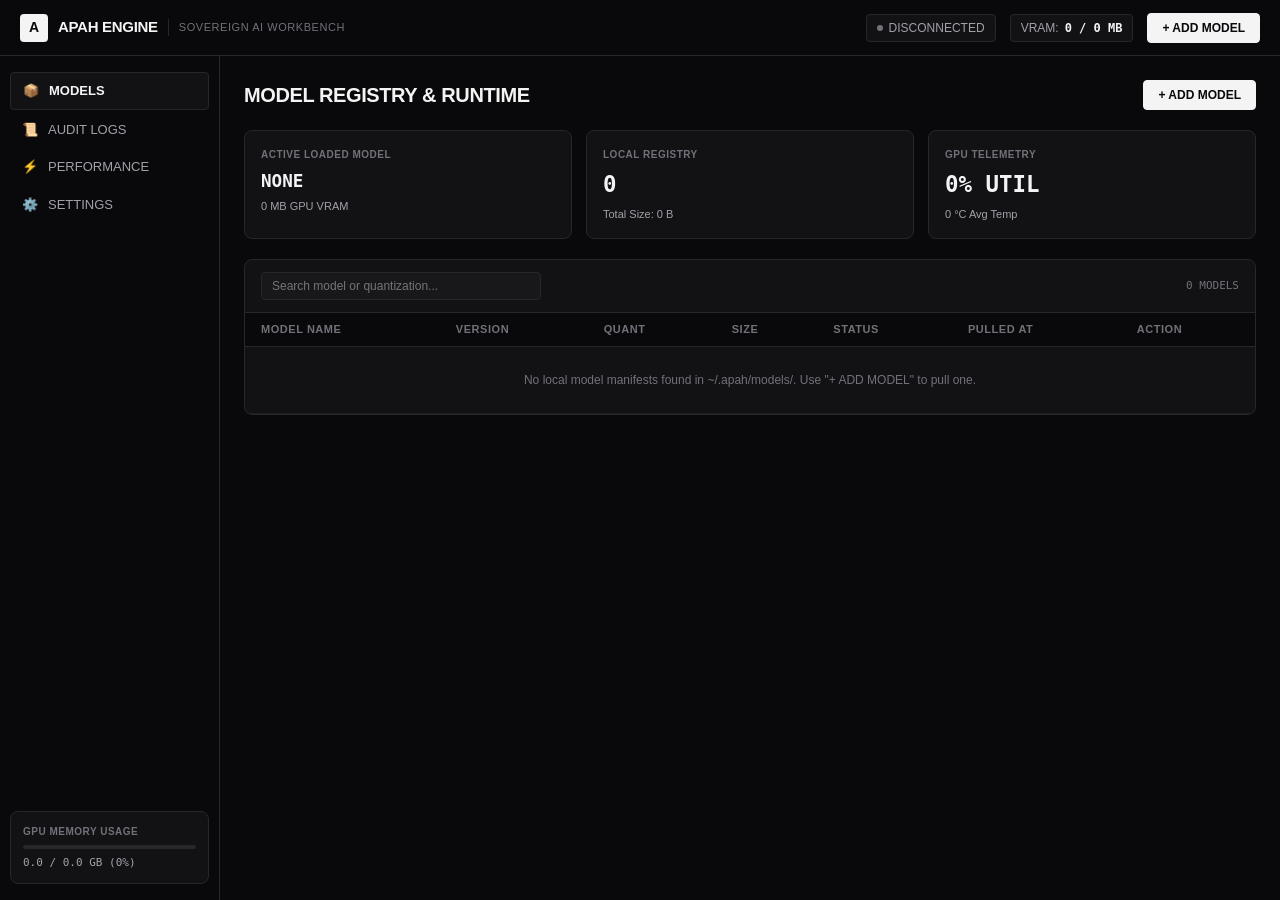
==== commit dbfc3fc1: "Redesign web dashboard to clean minimalist monochromatic aesthetic with non-intrusive toasts" ====
--- a/apah/dashboard/frontend/index.html
+++ b/apah/dashboard/frontend/index.html
@@ -9,25 +9,26 @@
 </head>
 <body>
 
+  <!-- Toast Notification Container -->
+  <div class="toast-container" id="toastContainer"></div>
+
   <!-- Top Bar -->
   <header class="topbar">
     <div class="brand">
-      <img src="assets/apah-logo.svg" alt="Apah Logo">
-      <span class="brand-name">Apah Engine</span>
-      <span class="badge-tag">Sovereign On-Premise AI</span>
+      <div class="brand-icon">A</div>
+      <span class="brand-title">APAH ENGINE</span>
+      <span class="brand-subtitle">SOVEREIGN AI WORKBENCH</span>
     </div>
     <div class="topbar-right">
-      <div class="topbar-stat">
-        <span class="status-dot" id="serverStatusDot"></span>
-        <span id="serverStatusText">Connecting...</span>
-      </div>
-      <div class="topbar-stat">
-        <span>GPU VRAM:</span>
-        <strong id="topbarVramText">0 / 0 MB</strong>
-      </div>
-      <button class="btn btn-primary btn-sm" id="btnOpenAddModel">
-        <span>+</span> Add Model
-      </button>
+      <div class="status-badge">
+        <span class="dot" id="serverStatusDot"></span>
+        <span id="serverStatusText">CONNECTING</span>
+      </div>
+      <div class="status-badge">
+        <span>VRAM:</span>
+        <strong id="topbarVramText" style="font-family: var(--font-mono); color: var(--text-primary);">0 / 0 MB</strong>
+      </div>
+      <button class="btn btn-primary" id="btnOpenAddModel">+ ADD MODEL</button>
     </div>
   </header>
 
@@ -38,84 +39,83 @@
     <aside class="sidebar">
       <ul class="nav-list">
         <li class="nav-item active" data-view="models">
-          <span class="nav-icon">📦</span>
-          <span>Models</span>
+          <span>📦</span>
+          <span>MODELS</span>
         </li>
         <li class="nav-item" data-view="logs">
-          <span class="nav-icon">📜</span>
-          <span>Audit Logs</span>
+          <span>📜</span>
+          <span>AUDIT LOGS</span>
         </li>
         <li class="nav-item" data-view="performance">
-          <span class="nav-icon">⚡</span>
-          <span>Performance</span>
+          <span>⚡</span>
+          <span>PERFORMANCE</span>
         </li>
         <li class="nav-item" data-view="settings">
-          <span class="nav-icon">⚙️</span>
-          <span>Settings</span>
+          <span>⚙️</span>
+          <span>SETTINGS</span>
         </li>
       </ul>
 
       <!-- Pinned Bottom Widget -->
       <div class="sidebar-widget">
-        <div class="widget-title">GPU VRAM Memory</div>
-        <div class="progress-bar">
-          <div class="progress-fill" id="sidebarVramBar"></div>
-        </div>
-        <div class="widget-value" id="sidebarVramVal">0.0 / 0.0 GB (0%)</div>
+        <div class="widget-label">GPU MEMORY USAGE</div>
+        <div class="progress-track">
+          <div class="progress-bar" id="sidebarVramBar"></div>
+        </div>
+        <div class="widget-text" id="sidebarVramVal">0.0 / 0.0 GB (0%)</div>
       </div>
     </aside>
 
-    <!-- Main Workspace -->
+    <!-- Main Content Area -->
     <main class="main-content">
 
       <!-- View 1: Models -->
       <section id="view-models" class="view-section">
-        <div class="breadcrumb">Dashboard / Models</div>
         <div class="page-header">
-          <h1 class="page-title">Model Management</h1>
-          <button class="btn btn-primary" id="btnOpenAddModel2">+ Add Model</button>
-        </div>
-
-        <!-- Summary Cards Grid -->
-        <div class="cards-grid">
-          <div class="card">
-            <div class="card-label">Active Loaded Model</div>
-            <div class="card-value" id="activeModelVal" style="font-size: 1.1rem; word-break: break-all;">None</div>
+          <h1 class="page-title">MODEL REGISTRY & RUNTIME</h1>
+          <button class="btn btn-primary" id="btnOpenAddModel2">+ ADD MODEL</button>
+        </div>
+
+        <!-- Summary Grid -->
+        <div class="summary-grid">
+          <div class="card">
+            <div class="card-title">ACTIVE LOADED MODEL</div>
+            <div class="card-val" id="activeModelVal" style="font-size: 1.1rem; word-break: break-all;">NONE</div>
             <div class="card-sub" id="activeModelSub">0 MB GPU VRAM</div>
           </div>
           <div class="card">
-            <div class="card-label">Local Models Count</div>
-            <div class="card-value" id="totalModelsVal">0</div>
+            <div class="card-title">LOCAL REGISTRY</div>
+            <div class="card-val" id="totalModelsVal">0</div>
             <div class="card-sub" id="totalSizeSub">Total Size: 0 GB</div>
           </div>
           <div class="card">
-            <div class="card-label">GPU Telemetry</div>
-            <div class="card-value" id="gpuTelemetryVal">0% Util</div>
+            <div class="card-title">GPU TELEMETRY</div>
+            <div class="card-val" id="gpuTelemetryVal">0% UTIL</div>
             <div class="card-sub" id="gpuTempSub">0 °C Avg Temp</div>
           </div>
         </div>
 
         <!-- Models Data Table Card -->
-        <div class="table-card">
-          <div class="toolbar">
-            <input type="text" class="search-input" id="searchModels" placeholder="Search model name or quant..." style="width: 260px;">
-            <div style="font-size: 12px; color: var(--text-muted);" id="modelsTableCount">0 models</div>
-          </div>
-          <table class="data-table" id="modelsTable">
+        <div class="table-container">
+          <div class="table-toolbar">
+            <input type="text" class="search-input" id="searchModels" placeholder="Search model or quantization..." style="width: 280px;">
+            <span style="font-size: 11px; color: var(--text-muted); font-family: var(--font-mono);" id="modelsTableCount">0 MODELS</span>
+          </div>
+          <table class="data-table">
             <thead>
               <tr>
-                <th>Name</th>
-                <th>Version</th>
-                <th>Quant</th>
-                <th>Size</th>
-                <th>Status</th>
-                <th>Pulled At</th>
-                <th>Action</th>
+                <th>MODEL NAME</th>
+                <th>VERSION</th>
+                <th>QUANT</th>
+                <th>SIZE</th>
+                <th>STATUS</th>
+                <th>PULLED AT</th>
+                <th>ACTION</th>
               </tr>
             </thead>
             <tbody id="modelsTableBody">
               <tr>
-                <td colspan="7" style="text-align: center; color: var(--text-muted); padding: 24px;">Loading local models...</td>
+                <td colspan="7" style="text-align: center; color: var(--text-muted); padding: 24px;">Loading local model manifests...</td>
               </tr>
             </tbody>
           </table>
@@ -124,20 +124,19 @@
 
       <!-- View 2: Logs -->
       <section id="view-logs" class="view-section" style="display: none;">
-        <div class="breadcrumb">Dashboard / Audit Logs</div>
         <div class="page-header">
-          <h1 class="page-title">Live Audit Log Stream</h1>
+          <h1 class="page-title">LIVE AUDIT LOG STREAM</h1>
           <div style="display: flex; gap: 8px;">
-            <button class="btn btn-sm" id="btnToggleLogPause">Pause Stream</button>
-            <button class="btn btn-sm" id="btnClearLogs">Clear Logs</button>
-          </div>
-        </div>
-
-        <div class="table-card" style="padding: 16px;">
-          <div class="toolbar" style="padding: 0 0 14px 0; border-bottom: 1px solid var(--border);">
-            <div style="display: flex; gap: 12px; align-items: center;">
+            <button class="btn btn-sm" id="btnToggleLogPause">PAUSE STREAM</button>
+            <button class="btn btn-sm" id="btnClearLogs">CLEAR LOGS</button>
+          </div>
+        </div>
+
+        <div class="table-container" style="padding: 16px;">
+          <div class="table-toolbar" style="padding: 0 0 12px 0; border-bottom: 1px solid var(--border);">
+            <div style="display: flex; gap: 10px; align-items: center;">
               <select class="select-input" id="logTypeFilter">
-                <option value="ALL">All Event Types</option>
+                <option value="ALL">ALL EVENT TYPES</option>
                 <option value="model_load">model_load</option>
                 <option value="model_unload">model_unload</option>
                 <option value="request_received">request_received</option>
@@ -147,60 +146,56 @@
               </select>
               <input type="text" class="search-input" id="logSearch" placeholder="Filter details..." style="width: 240px;">
             </div>
-            <span class="badge badge-secondary" id="logCountBadge">0 events</span>
-          </div>
-
-          <pre class="log-viewer" id="logContainer">Connecting to /ws/logs...</pre>
+            <span class="badge badge-mono-idle" id="logCountBadge">0 EVENTS</span>
+          </div>
+
+          <pre class="log-console" id="logContainer">Connecting to /ws/logs...</pre>
         </div>
       </section>
 
       <!-- View 3: Performance -->
       <section id="view-performance" class="view-section" style="display: none;">
-        <div class="breadcrumb">Dashboard / Performance</div>
         <div class="page-header">
-          <h1 class="page-title">GPU Telemetry & Throughput</h1>
-        </div>
-
-        <!-- GPU Devices Grid -->
-        <div class="cards-grid" id="gpuCardsGrid">
-          <div class="card">
-            <div class="card-label">GPU Telemetry</div>
-            <div class="card-value">Gathering metrics...</div>
-          </div>
-        </div>
-
-        <!-- Scheduler Metrics Card -->
-        <div class="cards-grid">
-          <div class="card">
-            <div class="card-label">Active Batch Size</div>
-            <div class="card-value" id="perfActiveBatch">0</div>
-          </div>
-          <div class="card">
-            <div class="card-label">Waiting Queue Length</div>
-            <div class="card-value" id="perfWaitQueue">0</div>
-          </div>
-          <div class="card">
-            <div class="card-label">Aggregate Throughput</div>
-            <div class="card-value" id="perfThroughput">0.0 tok/s</div>
-          </div>
-          <div class="card">
-            <div class="card-label">Total Tokens Generated</div>
-            <div class="card-value" id="perfTotalTokens">0</div>
+          <h1 class="page-title">GPU TELEMETRY & THROUGHPUT</h1>
+        </div>
+
+        <div class="summary-grid" id="gpuCardsGrid">
+          <div class="card">
+            <div class="card-title">GPU HARDWARE TELEMETRY</div>
+            <div class="card-val">Gathering metrics...</div>
+          </div>
+        </div>
+
+        <div class="summary-grid">
+          <div class="card">
+            <div class="card-title">ACTIVE BATCH SIZE</div>
+            <div class="card-val" id="perfActiveBatch">0</div>
+          </div>
+          <div class="card">
+            <div class="card-title">WAITING QUEUE</div>
+            <div class="card-val" id="perfWaitQueue">0</div>
+          </div>
+          <div class="card">
+            <div class="card-title">AGGREGATE THROUGHPUT</div>
+            <div class="card-val" id="perfThroughput">0.0 TOK/S</div>
+          </div>
+          <div class="card">
+            <div class="card-title">TOTAL TOKENS GENERATED</div>
+            <div class="card-val" id="perfTotalTokens">0</div>
           </div>
         </div>
       </section>
 
       <!-- View 4: Settings -->
       <section id="view-settings" class="view-section" style="display: none;">
-        <div class="breadcrumb">Dashboard / Settings</div>
         <div class="page-header">
-          <h1 class="page-title">Server & Security Configuration</h1>
-        </div>
-
-        <div style="display: grid; grid-template-columns: 1fr 1fr; gap: 20px;">
-          <!-- Idle Timeout Config Card -->
-          <div class="card">
-            <h3 style="font-size: 1.1rem; margin-bottom: 14px;">Idle Management</h3>
+          <h1 class="page-title">SERVER & SECURITY CONFIGURATION</h1>
+        </div>
+
+        <div style="display: grid; grid-template-columns: 1fr 1fr; gap: 16px;">
+          <!-- Idle Timeout Config -->
+          <div class="card">
+            <h3 style="font-size: 13px; font-weight: 700; margin-bottom: 12px;">IDLE TIMEOUT CONFIGURATION</h3>
             <div class="form-group">
               <label class="form-label">Idle Timeout (seconds)</label>
               <input type="number" class="form-control" id="settingIdleTimeout" value="300" min="10">
@@ -209,24 +204,23 @@
               <input type="checkbox" id="settingAutoUnload" checked>
               <label for="settingAutoUnload" class="form-label" style="margin: 0; cursor: pointer;">Enable Automatic Idle Model Unload</label>
             </div>
-            <button class="btn btn-primary" id="btnSaveConfig">Save Configuration</button>
-            <div id="configSavedStatus" style="margin-top: 10px; font-size: 12px; color: var(--success);"></div>
-          </div>
-
-          <!-- Security Posture Card -->
-          <div class="card">
-            <h3 style="font-size: 1.1rem; margin-bottom: 14px;">Air-Gap Security Posture</h3>
-            <div class="detail-group">
-              <div class="detail-label">Air-Gap Mode</div>
-              <div class="detail-value" id="cfgAirgapStatus"><span class="badge badge-success">ENABLED</span></div>
-            </div>
-            <div class="detail-group">
-              <div class="detail-label">Audit Content Mode</div>
-              <div class="detail-value" id="cfgAuditContent">Metadata Only</div>
-            </div>
-            <div class="detail-group">
-              <div class="detail-label">Audit Log Path</div>
-              <div class="detail-value code" id="cfgAuditPath">~/.apah/audit.jsonl</div>
+            <button class="btn btn-primary" id="btnSaveConfig">SAVE SETTINGS</button>
+          </div>
+
+          <!-- Air-Gap Security Posture -->
+          <div class="card">
+            <h3 style="font-size: 13px; font-weight: 700; margin-bottom: 12px;">AIR-GAP SECURITY POSTURE</h3>
+            <div class="info-item">
+              <div class="info-label">Air-Gap Socket Mode</div>
+              <div class="info-val" id="cfgAirgapStatus"><span class="badge badge-mono-active">ENABLED</span></div>
+            </div>
+            <div class="info-item">
+              <div class="info-label">Audit Content Logging</div>
+              <div class="info-val" id="cfgAuditContent">Metadata Only</div>
+            </div>
+            <div class="info-item">
+              <div class="info-label">Audit Log Path</div>
+              <div class="info-val code" id="cfgAuditPath">~/.apah/audit_logs/</div>
             </div>
           </div>
         </div>
@@ -237,46 +231,46 @@
     <!-- Collapsible Right Detail Panel -->
     <aside class="detail-panel hidden" id="detailPanel">
       <div class="panel-header">
-        <span class="panel-title" id="panelModelName">Model Details</span>
+        <span class="panel-title" id="panelModelName">MODEL DETAILS</span>
         <button class="btn btn-sm" id="btnClosePanel">✕</button>
       </div>
       <div class="panel-tabs">
-        <div class="panel-tab active" data-ptab="details">Details</div>
-        <div class="panel-tab" data-ptab="activity">Activity</div>
+        <div class="panel-tab active" data-ptab="details">DETAILS</div>
+        <div class="panel-tab" data-ptab="activity">ACTIVITY</div>
       </div>
       <div class="panel-body">
         <div id="panelTabDetails">
-          <div class="detail-group">
-            <div class="detail-label">Status</div>
-            <div id="panelStatusBadge"><span class="badge badge-secondary">UNLOADED</span></div>
-          </div>
-          <div class="detail-group">
-            <div class="detail-label">Version</div>
-            <div class="detail-value" id="panelVersion">-</div>
-          </div>
-          <div class="detail-group">
-            <div class="detail-label">Quantization</div>
-            <div class="detail-value" id="panelQuant">-</div>
-          </div>
-          <div class="detail-group">
-            <div class="detail-label">Size</div>
-            <div class="detail-value" id="panelSize">-</div>
-          </div>
-          <div class="detail-group">
-            <div class="detail-label">SHA256 Checksum</div>
-            <div class="detail-value code" id="panelSha256">-</div>
-          </div>
-
-          <div style="margin-top: 24px; display: flex; flex-direction: column; gap: 8px;">
-            <button class="btn btn-primary" id="btnPanelLoadUnload">Load Model</button>
-            <button class="btn" id="btnPanelShowManifest">Show Manifest JSON</button>
-            <button class="btn" id="btnPanelCopyName">Copy Model Name</button>
+          <div class="info-item">
+            <div class="info-label">STATUS</div>
+            <div id="panelStatusBadge"><span class="badge badge-mono-idle">UNLOADED</span></div>
+          </div>
+          <div class="info-item">
+            <div class="info-label">VERSION</div>
+            <div class="info-val" id="panelVersion">-</div>
+          </div>
+          <div class="info-item">
+            <div class="info-label">QUANTIZATION</div>
+            <div class="info-val" id="panelQuant">-</div>
+          </div>
+          <div class="info-item">
+            <div class="info-label">SIZE</div>
+            <div class="info-val" id="panelSize">-</div>
+          </div>
+          <div class="info-item">
+            <div class="info-label">SHA256 CHECKSUM</div>
+            <div class="info-val code" id="panelSha256">-</div>
+          </div>
+
+          <div style="margin-top: 20px; display: flex; flex-direction: column; gap: 8px;">
+            <button class="btn btn-primary" id="btnPanelLoadUnload">LOAD MODEL</button>
+            <button class="btn" id="btnPanelShowManifest">VIEW MANIFEST JSON</button>
+            <button class="btn" id="btnPanelCopyName">COPY MODEL NAME</button>
           </div>
         </div>
 
         <div id="panelTabActivity" style="display: none;">
-          <div class="detail-label">Recent Model Requests</div>
-          <div id="panelActivityFeed" style="font-size: 12px; color: var(--text-muted); margin-top: 10px;">
+          <div class="info-label">RECENT MODEL REQUESTS</div>
+          <div id="panelActivityFeed" style="font-size: 11px; color: var(--text-muted); margin-top: 10px;">
             No recent activity logged for this model.
           </div>
         </div>
@@ -288,8 +282,8 @@
   <!-- Add Model Modal -->
   <div class="modal-overlay hidden" id="addModelModal">
     <div class="modal">
-      <div class="modal-header">
-        <h3 style="font-size: 1.15rem; font-weight: 700;">Add / Pull Model</h3>
+      <div class="panel-header" style="padding: 0 0 14px 0;">
+        <span class="panel-title">ADD / PULL MODEL</span>
         <button class="btn btn-sm" id="btnCloseAddModel">✕</button>
       </div>
       <form id="formAddModel">
@@ -313,9 +307,9 @@
           <label class="form-label">Revision / Branch</label>
           <input type="text" class="form-control" id="inputRevision" value="main">
         </div>
-        <div class="modal-actions">
-          <button type="button" class="btn" id="btnCancelAddModel">Cancel</button>
-          <button type="submit" class="btn btn-primary" id="btnSubmitPull">Pull Model</button>
+        <div style="display: flex; justify-content: flex-end; gap: 8px; margin-top: 20px;">
+          <button type="button" class="btn" id="btnCancelAddModel">CANCEL</button>
+          <button type="submit" class="btn btn-primary" id="btnSubmitPull">PULL MODEL</button>
         </div>
       </form>
     </div>
@@ -323,12 +317,12 @@
 
   <!-- Manifest JSON Modal -->
   <div class="modal-overlay hidden" id="manifestModal">
-    <div class="modal" style="max-width: 650px;">
-      <div class="modal-header">
-        <h3 style="font-size: 1.15rem; font-weight: 700;" id="manifestModalTitle">Model Manifest</h3>
+    <div class="modal" style="max-width: 600px;">
+      <div class="panel-header" style="padding: 0 0 14px 0;">
+        <span class="panel-title" id="manifestModalTitle">MODEL MANIFEST JSON</span>
         <button class="btn btn-sm" id="btnCloseManifest">✕</button>
       </div>
-      <pre style="font-family: var(--font-mono); font-size: 12px; background: #0f172a; color: #e2e8f0; padding: 16px; border-radius: 6px; max-height: 400px; overflow-y: auto;" id="manifestJsonContent"></pre>
+      <pre style="font-family: var(--font-mono); font-size: 11px; background: #000; color: #a1a1aa; padding: 14px; border-radius: 6px; max-height: 400px; overflow-y: auto;" id="manifestJsonContent"></pre>
     </div>
   </div>
 
--- a/apah/dashboard/frontend/styles.css
+++ b/apah/dashboard/frontend/styles.css
@@ -1,31 +1,22 @@
-/* Apah Sovereign AI Control Dashboard CSS — Minecloud Light Aesthetic */
+/* Apah Sovereign AI Control Dashboard — Minimalist Monochromatic Dark Aesthetic */
 
 :root {
-  --bg-body: #f8fafc;
-  --bg-sidebar: #ffffff;
-  --bg-card: #ffffff;
-  --bg-hover: #f1f5f9;
-  --border: #e2e8f0;
-  --border-light: #f1f5f9;
-  --text-main: #0f172a;
-  --text-muted: #64748b;
-  --text-faint: #94a3b8;
-  --accent: #2563eb;
-  --accent-hover: #1d4ed8;
-  --accent-light: #eff6ff;
-  --success: #10b981;
-  --success-light: #ecfdf5;
-  --warning: #f59e0b;
-  --warning-light: #fffbeb;
-  --danger: #ef4444;
-  --danger-light: #fef2f2;
-  --shadow-sm: 0 1px 3px rgba(0, 0, 0, 0.05);
-  --shadow-md: 0 4px 6px -1px rgba(0, 0, 0, 0.08);
-  --radius-sm: 6px;
-  --radius-md: 10px;
-  --radius-lg: 14px;
-  --font-sans: -apple-system, BlinkMacSystemFont, "Segoe UI", Roboto, "Helvetica Neue", Arial, sans-serif;
-  --font-mono: ui-monospace, "SF Mono", "Cascadia Code", "IBM Plex Mono", monospace;
+  --bg-body: #09090b;
+  --bg-card: #121215;
+  --bg-hover: #18181b;
+  --bg-input: #18181b;
+  --border: #27272a;
+  --border-muted: #1f1f23;
+  --text-primary: #f4f4f5;
+  --text-secondary: #a1a1aa;
+  --text-muted: #71717a;
+  --accent: #f4f4f5;
+  --accent-inverse: #09090b;
+  --radius-sm: 4px;
+  --radius-md: 8px;
+  --radius-lg: 12px;
+  --font-sans: "Inter", -apple-system, BlinkMacSystemFont, "Segoe UI", Roboto, sans-serif;
+  --font-mono: ui-monospace, "SF Mono", "SFMono-Regular", "IBM Plex Mono", Menlo, monospace;
 }
 
 * {
@@ -37,19 +28,48 @@
 body {
   font-family: var(--font-sans);
   background-color: var(--bg-body);
-  color: var(--text-main);
-  font-size: 14px;
+  color: var(--text-primary);
+  font-size: 13px;
   line-height: 1.5;
   height: 100vh;
   display: flex;
   flex-direction: column;
   overflow: hidden;
+  -webkit-font-smoothing: antialiased;
+}
+
+/* Toast Notifications */
+.toast-container {
+  position: fixed;
+  top: 20px;
+  right: 20px;
+  z-index: 1000;
+  display: flex;
+  flex-direction: column;
+  gap: 10px;
+  max-width: 360px;
+}
+
+.toast {
+  background: var(--bg-card);
+  border: 1px solid var(--border);
+  color: var(--text-primary);
+  padding: 12px 16px;
+  border-radius: var(--radius-md);
+  font-size: 13px;
+  box-shadow: 0 10px 15px -3px rgba(0, 0, 0, 0.5);
+  animation: slideIn 0.2s ease forwards;
+}
+
+@keyframes slideIn {
+  from { opacity: 0; transform: translateX(20px); }
+  to { opacity: 1; transform: translateX(0); }
 }
 
 /* Topbar */
 .topbar {
-  height: 60px;
-  background: var(--bg-card);
+  height: 56px;
+  background: var(--bg-body);
   border-bottom: 1px solid var(--border);
   display: flex;
   align-items: center;
@@ -61,59 +81,65 @@
 .brand {
   display: flex;
   align-items: center;
-  gap: 12px;
-}
-
-.brand img {
-  width: 32px;
-  height: 32px;
-}
-
-.brand-name {
-  font-size: 1.15rem;
+  gap: 10px;
+}
+
+.brand-icon {
+  width: 28px;
+  height: 28px;
+  background: var(--text-primary);
+  color: var(--bg-body);
+  border-radius: var(--radius-sm);
+  display: flex;
+  align-items: center;
+  justify-content: center;
+  font-weight: 800;
+  font-size: 14px;
+}
+
+.brand-title {
+  font-size: 15px;
   font-weight: 700;
-  color: var(--text-main);
   letter-spacing: -0.02em;
-}
-
-.badge-tag {
-  background: var(--accent-light);
-  color: var(--accent);
-  border: 1px solid rgba(37, 99, 235, 0.2);
-  padding: 2px 8px;
-  border-radius: 99px;
-  font-size: 11px;
-  font-weight: 600;
+  color: var(--text-primary);
+}
+
+.brand-subtitle {
+  font-size: 11px;
+  color: var(--text-muted);
   text-transform: uppercase;
+  letter-spacing: 0.05em;
+  border-left: 1px solid var(--border);
+  padding-left: 10px;
 }
 
 .topbar-right {
   display: flex;
   align-items: center;
-  gap: 16px;
-}
-
-.topbar-stat {
-  display: flex;
-  align-items: center;
-  gap: 8px;
+  gap: 14px;
+}
+
+.status-badge {
+  display: inline-flex;
+  align-items: center;
+  gap: 6px;
   font-size: 12px;
-  color: var(--text-muted);
-  background: var(--bg-body);
-  padding: 6px 12px;
-  border-radius: var(--radius-sm);
-  border: 1px solid var(--border);
-}
-
-.status-dot {
-  width: 8px;
-  height: 8px;
+  color: var(--text-secondary);
+  background: var(--bg-card);
+  padding: 4px 10px;
+  border-radius: var(--radius-sm);
+  border: 1px solid var(--border);
+}
+
+.dot {
+  width: 6px;
+  height: 6px;
   border-radius: 50%;
-  background: var(--success);
-}
-
-.status-dot.offline {
-  background: var(--danger);
+  background: var(--text-muted);
+}
+
+.dot.active {
+  background: #ffffff;
 }
 
 /* Layout */
@@ -125,90 +151,86 @@
 
 /* Sidebar */
 .sidebar {
-  width: 240px;
-  background: var(--bg-sidebar);
+  width: 220px;
+  background: var(--bg-body);
   border-right: 1px solid var(--border);
   display: flex;
   flex-direction: column;
   justify-content: space-between;
-  padding: 16px 12px;
+  padding: 16px 10px;
   flex-shrink: 0;
 }
 
 .nav-list {
   display: flex;
   flex-direction: column;
-  gap: 4px;
+  gap: 2px;
   list-style: none;
 }
 
 .nav-item {
   display: flex;
   align-items: center;
-  gap: 12px;
-  padding: 10px 14px;
-  border-radius: var(--radius-md);
-  color: var(--text-muted);
+  gap: 10px;
+  padding: 8px 12px;
+  border-radius: var(--radius-sm);
+  color: var(--text-secondary);
   font-weight: 500;
   cursor: pointer;
-  transition: all 0.15s ease;
+  transition: all 0.12s ease;
   user-select: none;
 }
 
 .nav-item:hover {
   background: var(--bg-hover);
-  color: var(--text-main);
+  color: var(--text-primary);
 }
 
 .nav-item.active {
-  background: var(--accent-light);
-  color: var(--accent);
-  font-weight: 600;
-}
-
-.nav-icon {
-  font-size: 18px;
-  width: 22px;
-  text-align: center;
+  background: var(--bg-card);
+  color: var(--text-primary);
+  border: 1px solid var(--border);
+  font-weight: 600;
 }
 
 .sidebar-widget {
-  background: var(--bg-body);
+  background: var(--bg-card);
   border: 1px solid var(--border);
   border-radius: var(--radius-md);
-  padding: 14px;
-}
-
-.widget-title {
-  font-size: 12px;
+  padding: 12px;
+}
+
+.widget-label {
+  font-size: 10px;
   font-weight: 600;
   color: var(--text-muted);
   text-transform: uppercase;
-  margin-bottom: 8px;
-}
-
-.progress-bar {
-  height: 8px;
+  letter-spacing: 0.05em;
+  margin-bottom: 6px;
+}
+
+.progress-track {
+  height: 4px;
   background: var(--border);
   border-radius: 99px;
   overflow: hidden;
-  margin: 8px 0 6px;
-}
-
-.progress-fill {
+  margin: 6px 0;
+}
+
+.progress-bar {
   height: 100%;
-  background: var(--accent);
+  background: var(--text-primary);
   width: 0%;
   transition: width 0.3s ease;
 }
 
-.widget-value {
-  font-size: 12px;
-  color: var(--text-main);
-  font-weight: 600;
-}
-
-/* Main Content */
+.widget-text {
+  font-size: 11px;
+  color: var(--text-secondary);
+  font-family: var(--font-mono);
+}
+
+/* Main Workspace */
 .main-content {
   flex: 1;
   display: flex;
@@ -217,12 +239,6 @@
   padding: 24px;
 }
 
-.breadcrumb {
-  font-size: 13px;
-  color: var(--text-muted);
-  margin-bottom: 6px;
-}
-
 .page-header {
   display: flex;
   align-items: center;
@@ -231,105 +247,96 @@
 }
 
 .page-title {
-  font-size: 1.5rem;
+  font-size: 1.25rem;
   font-weight: 700;
-  color: var(--text-main);
+  letter-spacing: -0.02em;
 }
 
 /* Buttons */
 .btn {
   font-family: var(--font-sans);
-  font-size: 13px;
-  font-weight: 600;
-  padding: 8px 16px;
-  border-radius: var(--radius-sm);
-  border: 1px solid var(--border);
-  background: var(--bg-card);
-  color: var(--text-main);
+  font-size: 12px;
+  font-weight: 600;
+  padding: 7px 14px;
+  border-radius: var(--radius-sm);
+  border: 1px solid var(--border);
+  background: var(--bg-card);
+  color: var(--text-primary);
   cursor: pointer;
   display: inline-flex;
   align-items: center;
   gap: 6px;
-  transition: all 0.15s ease;
+  transition: all 0.12s ease;
 }
 
 .btn:hover {
   background: var(--bg-hover);
-  border-color: #cbd5e1;
+  border-color: #3f3f46;
 }
 
 .btn-primary {
-  background: var(--accent);
-  color: #ffffff;
-  border-color: var(--accent);
+  background: var(--text-primary);
+  color: var(--bg-body);
+  border-color: var(--text-primary);
 }
 
 .btn-primary:hover {
-  background: var(--accent-hover);
-  border-color: var(--accent-hover);
-}
-
-.btn-danger {
-  background: var(--danger);
-  color: #ffffff;
-  border-color: var(--danger);
-}
-
-.btn-danger:hover {
-  background: #dc2626;
+  background: #e4e4e7;
+  border-color: #e4e4e7;
 }
 
 .btn-sm {
-  padding: 5px 10px;
-  font-size: 12px;
-}
-
-/* Cards Grid */
-.cards-grid {
+  padding: 4px 8px;
+  font-size: 11px;
+}
+
+/* Summary Grid */
+.summary-grid {
   display: grid;
-  grid-template-columns: repeat(auto-fit, minmax(220px, 1fr));
-  gap: 16px;
-  margin-bottom: 24px;
+  grid-template-columns: repeat(auto-fit, minmax(200px, 1fr));
+  gap: 14px;
+  margin-bottom: 20px;
 }
 
 .card {
   background: var(--bg-card);
   border: 1px solid var(--border);
   border-radius: var(--radius-md);
-  padding: 18px;
-  box-shadow: var(--shadow-sm);
-}
-
-.card-label {
-  font-size: 12px;
+  padding: 16px;
+}
+
+.card-title {
+  font-size: 10px;
   font-weight: 600;
   color: var(--text-muted);
+  text-transform: uppercase;
+  letter-spacing: 0.05em;
   margin-bottom: 6px;
 }
 
-.card-value {
-  font-size: 1.5rem;
+.card-val {
+  font-size: 1.4rem;
   font-weight: 700;
-  color: var(--text-main);
+  font-family: var(--font-mono);
+  color: var(--text-primary);
 }
 
 .card-sub {
-  font-size: 12px;
-  color: var(--text-muted);
+  font-size: 11px;
+  color: var(--text-secondary);
   margin-top: 4px;
 }
 
-/* Data Tables */
-.table-card {
+/* Data Table Container */
+.table-container {
   background: var(--bg-card);
   border: 1px solid var(--border);
   border-radius: var(--radius-md);
-  box-shadow: var(--shadow-sm);
   overflow: hidden;
 }
 
-.toolbar {
-  padding: 14px 18px;
+.table-toolbar {
+  padding: 12px 16px;
   border-bottom: 1px solid var(--border);
   display: flex;
   align-items: center;
@@ -339,17 +346,17 @@
 
 .search-input, .select-input {
   font-family: var(--font-sans);
-  font-size: 13px;
-  padding: 7px 12px;
-  border: 1px solid var(--border);
-  border-radius: var(--radius-sm);
-  background: var(--bg-body);
-  color: var(--text-main);
+  font-size: 12px;
+  padding: 6px 10px;
+  border: 1px solid var(--border);
+  border-radius: var(--radius-sm);
+  background: var(--bg-input);
+  color: var(--text-primary);
   outline: none;
 }
 
 .search-input:focus, .select-input:focus {
-  border-color: var(--accent);
+  border-color: var(--text-secondary);
 }
 
 table.data-table {
@@ -360,18 +367,20 @@
 
 table.data-table th {
   background: var(--bg-body);
-  padding: 10px 18px;
+  padding: 8px 16px;
+  font-size: 11px;
+  font-weight: 600;
+  color: var(--text-muted);
+  text-transform: uppercase;
+  letter-spacing: 0.05em;
+  border-bottom: 1px solid var(--border);
+}
+
+table.data-table td {
+  padding: 12px 16px;
+  border-bottom: 1px solid var(--border-muted);
   font-size: 12px;
-  font-weight: 600;
-  color: var(--text-muted);
-  border-bottom: 1px solid var(--border);
-}
-
-table.data-table td {
-  padding: 12px 18px;
-  border-bottom: 1px solid var(--border-light);
-  font-size: 13px;
-  color: var(--text-main);
+  color: var(--text-primary);
 }
 
 table.data-table tbody tr {
@@ -384,32 +393,38 @@
 }
 
 table.data-table tbody tr.selected {
-  background: var(--accent-light);
-}
-
-/* Badges */
+  background: #1c1c21;
+}
+
+/* Monochrome Badges */
 .badge {
   display: inline-block;
-  padding: 3px 8px;
-  border-radius: 99px;
-  font-size: 11px;
-  font-weight: 600;
-}
-
-.badge-success { background: var(--success-light); color: var(--success); }
-.badge-warning { background: var(--warning-light); color: var(--warning); }
-.badge-secondary { background: #f1f5f9; color: #64748b; }
-.badge-danger { background: var(--danger-light); color: var(--danger); }
-
-/* Right Detail Panel */
+  padding: 2px 6px;
+  border-radius: var(--radius-sm);
+  font-size: 10px;
+  font-weight: 600;
+  font-family: var(--font-mono);
+  letter-spacing: 0.02em;
+}
+
+.badge-mono-active {
+  background: var(--text-primary);
+  color: var(--bg-body);
+}
+
+.badge-mono-idle {
+  background: var(--border);
+  color: var(--text-secondary);
+}
+
+/* Detail Panel */
 .detail-panel {
-  width: 340px;
-  background: var(--bg-sidebar);
+  width: 320px;
+  background: var(--bg-card);
   border-left: 1px solid var(--border);
   display: flex;
   flex-direction: column;
   flex-shrink: 0;
-  transition: transform 0.25s ease;
 }
 
 .detail-panel.hidden {
@@ -417,7 +432,7 @@
 }
 
 .panel-header {
-  padding: 16px 20px;
+  padding: 14px 16px;
   border-bottom: 1px solid var(--border);
   display: flex;
   align-items: center;
@@ -425,7 +440,7 @@
 }
 
 .panel-title {
-  font-size: 1.05rem;
+  font-size: 13px;
   font-weight: 700;
 }
 
@@ -436,9 +451,9 @@
 
 .panel-tab {
   flex: 1;
-  padding: 10px;
+  padding: 8px;
   text-align: center;
-  font-size: 13px;
+  font-size: 11px;
   font-weight: 600;
   color: var(--text-muted);
   cursor: pointer;
@@ -446,48 +461,48 @@
 }
 
 .panel-tab.active {
-  color: var(--accent);
-  border-bottom-color: var(--accent);
+  color: var(--text-primary);
+  border-bottom-color: var(--text-primary);
 }
 
 .panel-body {
-  padding: 20px;
+  padding: 16px;
   overflow-y: auto;
   flex: 1;
 }
 
-.detail-group {
-  margin-bottom: 16px;
-}
-
-.detail-label {
-  font-size: 11px;
+.info-item {
+  margin-bottom: 14px;
+}
+
+.info-label {
+  font-size: 10px;
   font-weight: 600;
   color: var(--text-muted);
   text-transform: uppercase;
-  margin-bottom: 4px;
-}
-
-.detail-value {
-  font-size: 13px;
-  color: var(--text-main);
+  margin-bottom: 2px;
+}
+
+.info-val {
+  font-size: 12px;
+  color: var(--text-primary);
   word-break: break-all;
 }
 
-.detail-value.code {
+.info-val.code {
   font-family: var(--font-mono);
-  font-size: 12px;
+  font-size: 11px;
   background: var(--bg-body);
-  padding: 6px;
-  border-radius: 4px;
+  padding: 4px 6px;
+  border-radius: var(--radius-sm);
+  border: 1px solid var(--border);
 }
 
 /* Modals */
 .modal-overlay {
   position: fixed;
   top: 0; left: 0; right: 0; bottom: 0;
-  background: rgba(15, 23, 42, 0.4);
-  backdrop-filter: blur(2px);
+  background: rgba(0, 0, 0, 0.7);
   display: flex;
   align-items: center;
   justify-content: center;
@@ -500,74 +515,53 @@
 
 .modal {
   background: var(--bg-card);
+  border: 1px solid var(--border);
   border-radius: var(--radius-lg);
   width: 90%;
-  max-width: 500px;
-  padding: 24px;
-  box-shadow: var(--shadow-md);
-}
-
-.modal-header {
-  display: flex;
-  align-items: center;
-  justify-content: space-between;
-  margin-bottom: 18px;
+  max-width: 480px;
+  padding: 20px;
 }
 
 .form-group {
-  margin-bottom: 16px;
+  margin-bottom: 14px;
 }
 
 .form-label {
   display: block;
-  font-size: 12px;
-  font-weight: 600;
-  color: var(--text-main);
-  margin-bottom: 6px;
+  font-size: 11px;
+  font-weight: 600;
+  color: var(--text-secondary);
+  text-transform: uppercase;
+  margin-bottom: 4px;
 }
 
 .form-control {
   width: 100%;
   font-family: var(--font-sans);
-  font-size: 13px;
-  padding: 8px 12px;
-  border: 1px solid var(--border);
-  border-radius: var(--radius-sm);
-  background: var(--bg-body);
-  color: var(--text-main);
+  font-size: 12px;
+  padding: 7px 10px;
+  border: 1px solid var(--border);
+  border-radius: var(--radius-sm);
+  background: var(--bg-input);
+  color: var(--text-primary);
   outline: none;
 }
 
 .form-control:focus {
-  border-color: var(--accent);
-}
-
-.modal-actions {
-  display: flex;
-  justify-content: flex-end;
-  gap: 10px;
-  margin-top: 24px;
-}
-
-/* Log Stream View */
-pre.log-viewer {
+  border-color: var(--text-secondary);
+}
+
+/* Log Console */
+pre.log-console {
   font-family: var(--font-mono);
-  font-size: 12px;
+  font-size: 11px;
   line-height: 1.6;
-  background: #0f172a;
-  color: #e2e8f0;
-  padding: 16px;
+  background: #000000;
+  color: #a1a1aa;
+  padding: 14px;
   border-radius: var(--radius-md);
-  height: 520px;
+  border: 1px solid var(--border);
+  height: 480px;
   overflow-y: auto;
   white-space: pre-wrap;
 }
-
-.log-entry {
-  padding: 4px 0;
-  border-bottom: 1px solid #1e293b;
-}
-
-.log-time { color: #64748b; }
-.log-event { color: #60a5fa; font-weight: 600; }
-.log-violation { color: #f87171; font-weight: 700; }
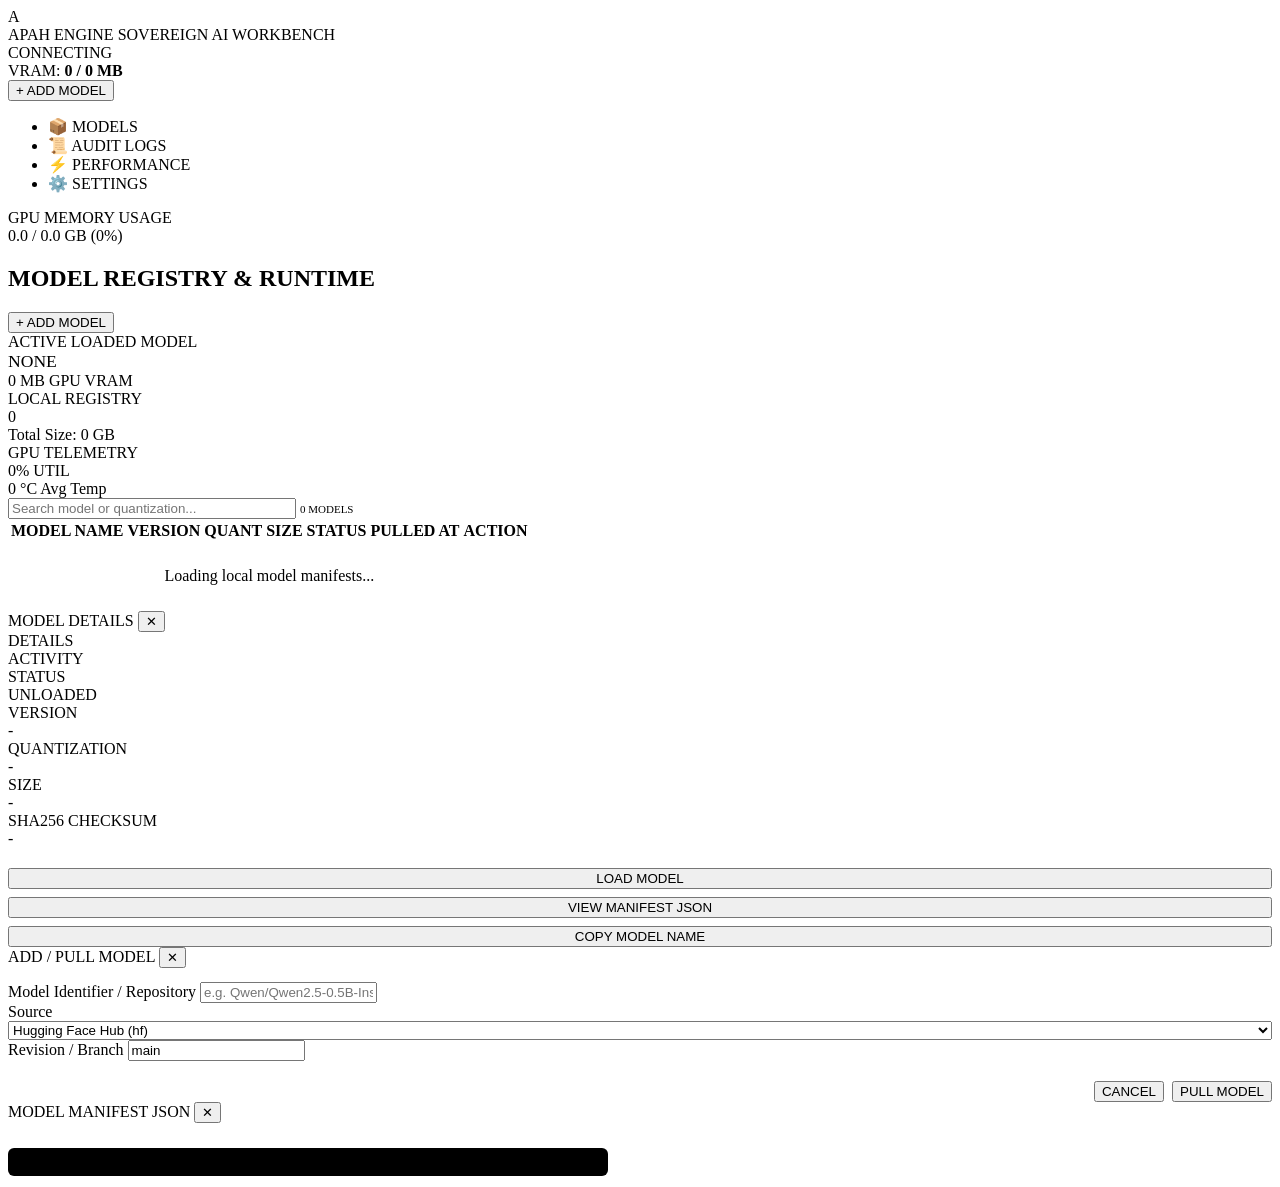
==== commit fc453e3a: "Fix static JS/CSS resolution for dashboard routes" ====
--- a/apah/dashboard/frontend/index.html
+++ b/apah/dashboard/frontend/index.html
@@ -3,9 +3,9 @@
 <head>
   <meta charset="UTF-8">
   <meta name="viewport" content="width=device-width, initial-scale=1.0">
-  <title>Apah — Sovereign AI Workbench Dashboard</title>
-  <link rel="stylesheet" href="styles.css">
-  <script src="app.js" defer></script>
+  <base href="/dashboard/">
+  <link rel="stylesheet" href="/dashboard/styles.css">
+  <script src="/dashboard/app.js" defer></script>
 </head>
 <body>
 
